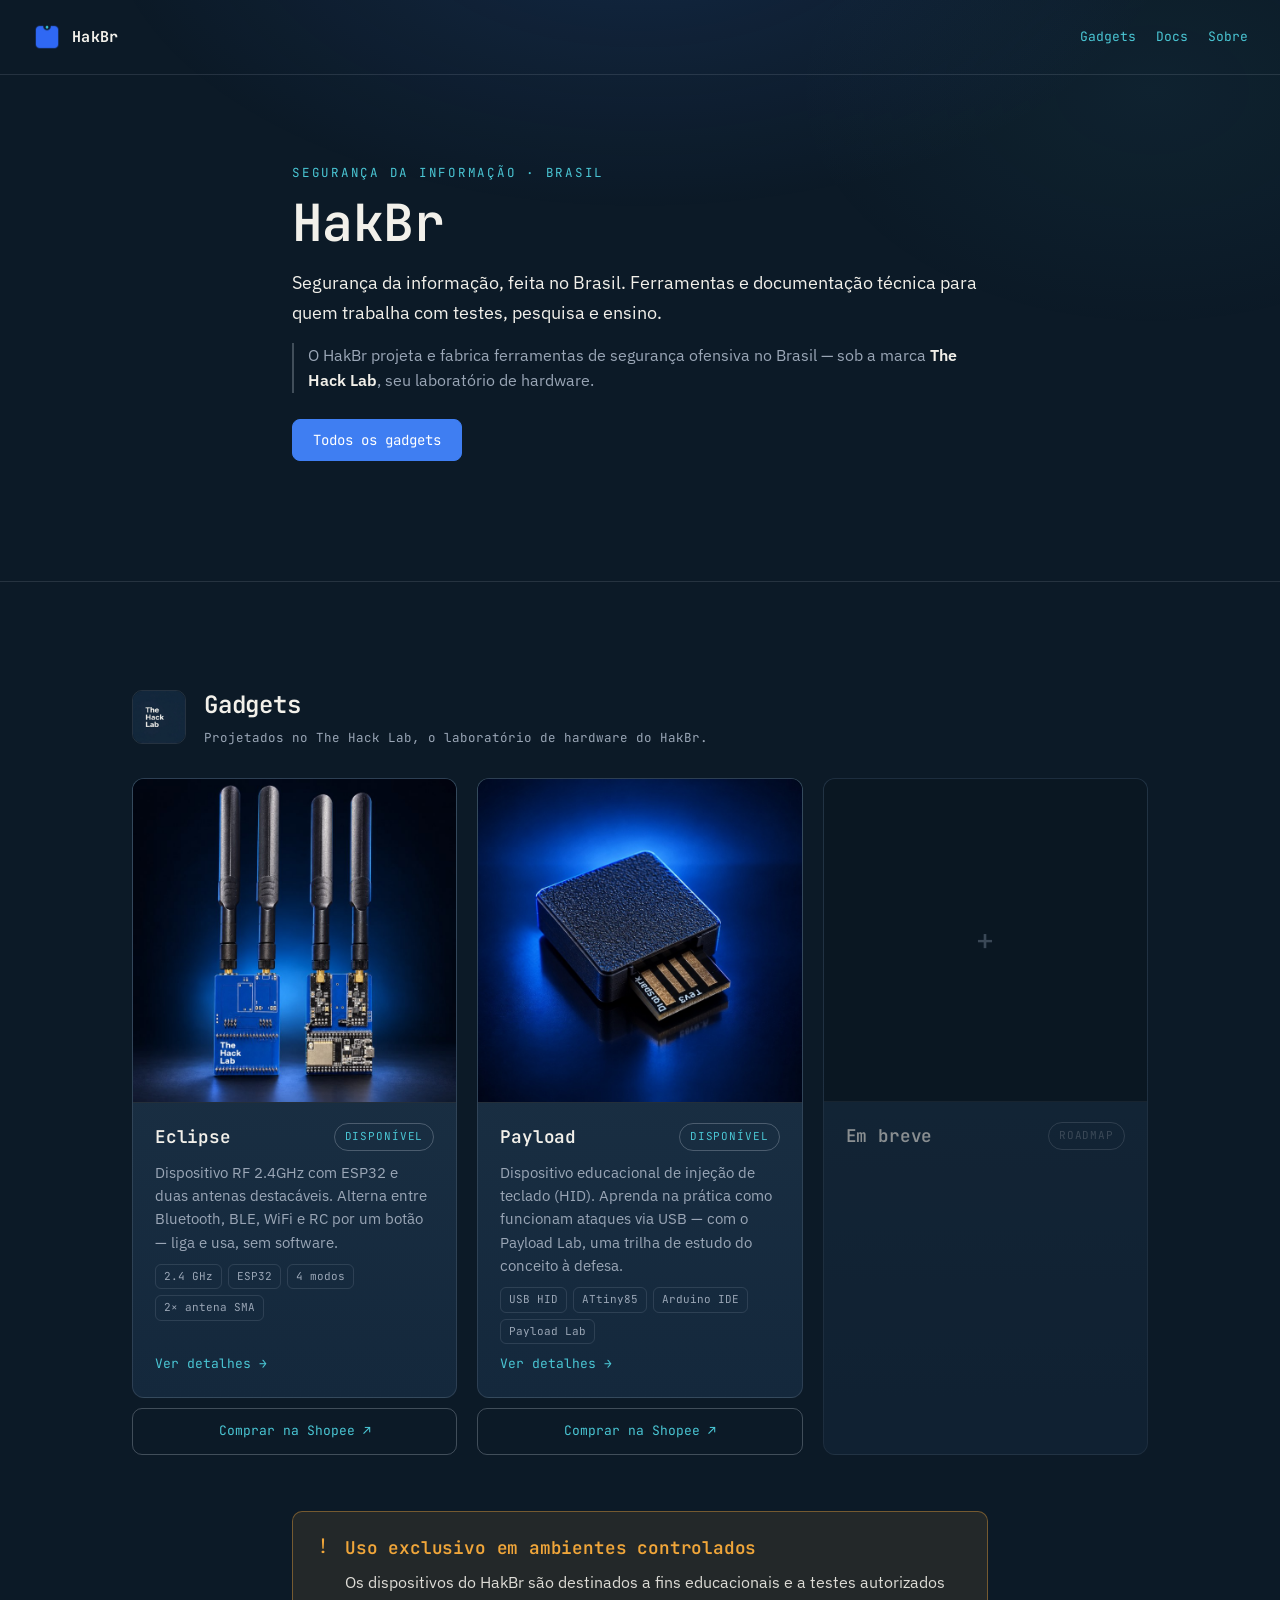
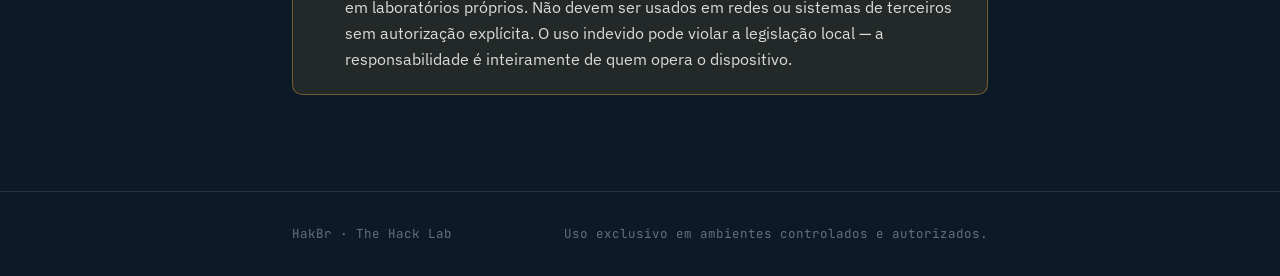
==== index.html @ 9b46ae4c "Adiciona a logo do HakBr no topo da home e da página Sobre Novo asset assets/hakbr-logo.png (marca g" ====
<!DOCTYPE html>
<html lang="pt-BR">
<head>
<meta charset="UTF-8">
<meta name="viewport" content="width=device-width, initial-scale=1.0">
<title>HakBr</title>
<meta name="description" content="HakBr — segurança da informação, feita no Brasil. Ferramentas e documentação técnica para quem trabalha com testes, pesquisa e ensino.">
<meta property="og:type" content="website">
<meta property="og:site_name" content="HakBr">
<meta property="og:title" content="HakBr — segurança da informação, do Brasil">
<meta property="og:description" content="Ferramentas e documentação técnica para quem trabalha com testes, pesquisa e ensino.">
<meta property="og:url" content="https://hakbr.com.br/">
<meta property="og:image" content="https://hakbr.com.br/assets/og.jpg">
<meta property="og:image:width" content="1200">
<meta property="og:image:height" content="630">
<meta name="twitter:card" content="summary_large_image">
<link rel="icon" href="favicon.ico" sizes="any">
<link rel="icon" href="assets/favicon.svg" type="image/svg+xml">
<link rel="apple-touch-icon" href="apple-touch-icon.png">
<link rel="preconnect" href="https://fonts.googleapis.com">
<link href="https://fonts.googleapis.com/css2?family=IBM+Plex+Sans:wght@400;500;600&family=JetBrains+Mono:wght@400;500;600;700&display=swap" rel="stylesheet">
<link rel="stylesheet" href="style.css">
</head>
<body>

<header class="topbar">
  <a class="wordmark" href="/"><img src="assets/hakbr-logo.png" alt="" width="512" height="512">HakBr</a>
  <nav class="topbar-links">
    <a href="#produtos">Gadgets</a>
    <a href="thehacklab/docs/">Docs</a>
    <a href="sobre/">Sobre</a>
  </nav>
</header>

<main>
  <section class="section" style="padding-top: 88px; padding-bottom: 72px;">
    <div class="wrap" style="max-width:760px;">
      <p class="eyebrow">Segurança da informação · Brasil</p>
      <h1>HakBr</h1>
      <p class="lede">Segurança da informação, feita no Brasil. Ferramentas e documentação técnica para quem trabalha com testes, pesquisa e ensino.</p>
      <p class="hero-relation">O HakBr projeta e fabrica ferramentas de segurança ofensiva no Brasil — sob a marca <strong>The Hack Lab</strong>, seu laboratório de hardware.</p>
      <div class="hero-cta">
        <a class="btn" href="#produtos">Todos os gadgets</a>
      </div>
    </div>
  </section>

  <hr class="rule">

  <section class="section" id="produtos">
    <div class="wrap-wide">
      <div class="section-head">
        <img class="line-logo" src="assets/thehacklab-logo.jpg" alt="The Hack Lab" width="600" height="600">
        <div>
          <h2 style="margin:0 0 4px;">Gadgets</h2>
          <p class="section-byline">Projetados no The Hack Lab, o laboratório de hardware do HakBr.</p>
        </div>
      </div>

      <div class="product-grid">
        <div class="product-cell">
          <a class="product-card" href="thehacklab/docs/eclipse/">
            <div class="product-card-media">
              <img src="assets/eclipse-card.jpg" alt="Eclipse — placa azul com duas antenas RF" width="760" height="760" loading="lazy">
            </div>
            <div class="product-card-body">
              <div class="product-card-top">
                <h3>Eclipse</h3>
                <span class="badge">Disponível</span>
              </div>
              <p>Dispositivo RF 2.4GHz com ESP32 e duas antenas destacáveis. Alterna entre Bluetooth, BLE, WiFi e RC por um botão — liga e usa, sem software.</p>
              <ul class="spec-chips">
                <li>2.4 GHz</li>
                <li>ESP32</li>
                <li>4 modos</li>
                <li>2× antena SMA</li>
              </ul>
              <span class="product-card-cta">Ver detalhes →</span>
            </div>
          </a>
          <a class="buy-link" href="https://shopee.com.br/product/374200618/58253549850/" target="_blank" rel="noopener">Comprar na Shopee ↗</a>
        </div>

        <div class="product-cell">
          <a class="product-card" href="thehacklab/docs/payload/">
            <div class="product-card-media">
              <img src="assets/payload-card.jpg" alt="Payload — case preto impresso em 3D com a placa Digispark / ATtiny85 e o conector USB exposto" width="760" height="760" loading="lazy">
            </div>
            <div class="product-card-body">
              <div class="product-card-top">
                <h3>Payload</h3>
                <span class="badge">Disponível</span>
              </div>
              <p>Dispositivo educacional de injeção de teclado (HID). Aprenda na prática como funcionam ataques via USB — com o Payload Lab, uma trilha de estudo do conceito à defesa.</p>
              <ul class="spec-chips">
                <li>USB HID</li>
                <li>ATtiny85</li>
                <li>Arduino IDE</li>
                <li>Payload Lab</li>
              </ul>
              <span class="product-card-cta">Ver detalhes →</span>
            </div>
          </a>
          <a class="buy-link" href="https://shopee.com.br/product/374200618/22493699728/" target="_blank" rel="noopener">Comprar na Shopee ↗</a>
        </div>

        <div class="product-cell">
          <div class="product-card is-soon" aria-hidden="true">
            <div class="product-card-media product-card-media--empty">+</div>
            <div class="product-card-body">
              <div class="product-card-top">
                <h3>Em breve</h3>
                <span class="badge badge--muted">Roadmap</span>
              </div>
            </div>
          </div>
        </div>
      </div>
    </div>
  </section>

  <section class="section" style="padding-top:0;">
    <div class="wrap">
      <div class="notice">
        <span class="glyph">!</span>
        <div>
          <h3>Uso exclusivo em ambientes controlados</h3>
          <p>Os dispositivos do HakBr são destinados a fins educacionais e a testes autorizados em laboratórios próprios. Não devem ser usados em redes ou sistemas de terceiros sem autorização explícita. O uso indevido pode violar a legislação local — a responsabilidade é inteiramente de quem opera o dispositivo.</p>
        </div>
      </div>
    </div>
  </section>
</main>

<footer>
  <div class="wrap">
    <p>HakBr · The Hack Lab</p>
    <p>Uso exclusivo em ambientes controlados e autorizados.</p>
  </div>
</footer>

</body>
</html>
---- style.css ----
/* ==========================================================================
   HakBr — Design tokens
   Paleta derivada da fotografia de produto já usada (PCB azul, fundo navy
   com rim-light) + estética de sinal de RF, já que o produto testa
   interferência WiFi/Bluetooth 2.4GHz.
   ========================================================================== */

:root {
  /* Cor — ancorada na logo do The Hack Lab (navy #14283c + creme #f2f0ea) */
  --bg-void: #0c1a27;
  --bg-panel: #14283c;
  --bg-panel-raised: #1e3448;
  --line: rgba(220, 228, 240, 0.12);
  --line-strong: rgba(220, 228, 240, 0.26);

  --signal-blue: #3f7ef2;
  --signal-blue-dim: #23509f;
  --signal-cyan: #4ac6d4;

  --text-primary: #f2f0ea;
  --text-muted: #9aa6b6;
  --text-faint: #61707f;

  --warn-bg: rgba(240, 166, 58, 0.1);
  --warn-border: rgba(240, 166, 58, 0.4);
  --warn-text: #f0a63a;

  /* Tipografia */
  --font-mono: "JetBrains Mono", ui-monospace, "SF Mono", Menlo, monospace;
  --font-body: "IBM Plex Sans", -apple-system, BlinkMacSystemFont, sans-serif;

  /* Layout */
  --content-width: 760px;
  --wide-width: 1080px;
}

* { box-sizing: border-box; }

html {
  scroll-behavior: smooth;
}

@media (prefers-reduced-motion: reduce) {
  html { scroll-behavior: auto; }
  * { animation-duration: 0.01ms !important; transition-duration: 0.01ms !important; }
}

body {
  margin: 0;
  background: var(--bg-void);
  color: var(--text-primary);
  font-family: var(--font-body);
  font-size: 16px;
  line-height: 1.6;
  -webkit-font-smoothing: antialiased;
}

/* Fundo com radial glow sutil, ecoando o rim-light das fotos do produto */
body::before {
  content: "";
  position: fixed;
  inset: 0;
  background:
    radial-gradient(ellipse 900px 500px at 50% -10%, rgba(63, 126, 242, 0.14), transparent 60%),
    radial-gradient(ellipse 600px 400px at 90% 10%, rgba(74, 198, 212, 0.05), transparent 60%);
  pointer-events: none;
  z-index: 0;
}

a { color: var(--signal-cyan); text-decoration: none; }
a:hover { text-decoration: underline; }
a:focus-visible, button:focus-visible {
  outline: 2px solid var(--signal-cyan);
  outline-offset: 3px;
}

img { max-width: 100%; display: block; }

/* ---------- Topo / marca ---------- */

.topbar {
  position: relative;
  z-index: 1;
  display: flex;
  align-items: center;
  justify-content: space-between;
  gap: 16px;
  padding: 22px 32px;
  border-bottom: 1px solid var(--line);
}

.brand-crumb {
  font-family: var(--font-mono);
  font-size: 13px;
  letter-spacing: 0.06em;
  color: var(--text-muted);
  display: flex;
  align-items: center;
  gap: 8px;
  flex-wrap: wrap;
}

.brand-crumb .sep { color: var(--text-faint); }
.brand-crumb .current { color: var(--text-primary); }
.brand-crumb a { color: var(--text-muted); }
.brand-crumb a:hover { color: var(--signal-cyan); }

.topbar-links {
  font-family: var(--font-mono);
  font-size: 13px;
  display: flex;
  gap: 20px;
}

/* Logo do The Hack Lab no topo das páginas de docs */
.topbar-brand {
  display: flex;
  align-items: center;
  gap: 14px;
  min-width: 0;
}

.topbar-logo {
  width: 34px;
  height: 34px;
  border-radius: 8px;
  flex-shrink: 0;
}

/* ---------- Sinal de RF — elemento de assinatura ---------- */

.signal-mark {
  --r: 46px;
  width: 96px;
  height: 96px;
  position: relative;
  flex-shrink: 0;
}

.signal-mark svg { width: 100%; height: 100%; }

.signal-mark .arc {
  fill: none;
  stroke: var(--signal-blue);
  stroke-width: 2;
  opacity: 0;
  animation: pulse-arc 3.2s ease-in-out infinite;
  transform-origin: center;
}

.signal-mark .arc:nth-child(1) { animation-delay: 0s; stroke: var(--signal-cyan); }
.signal-mark .arc:nth-child(2) { animation-delay: 0.35s; }
.signal-mark .arc:nth-child(3) { animation-delay: 0.7s; }

.signal-mark .core {
  fill: var(--signal-cyan);
}

@keyframes pulse-arc {
  0% { opacity: 0; }
  20% { opacity: 0.9; }
  60% { opacity: 0.15; }
  100% { opacity: 0; }
}

/* ---------- Teclado HID — assinatura da página do Payload ---------- */

.hid-mark {
  width: 96px;
  height: 96px;
  position: relative;
  flex-shrink: 0;
}

.hid-mark svg { width: 100%; height: 100%; }

.hid-mark .kb {
  fill: none;
  stroke: var(--signal-cyan);
  stroke-width: 2.5;
}

.hid-mark .key {
  fill: var(--signal-cyan);
  opacity: 0.32;
  animation: hid-keypress 2.8s ease-in-out infinite;
}

/* Ondas de "digitação automática" varrendo as teclas */
.hid-mark .key:nth-of-type(2) { animation-delay: 0s; }
.hid-mark .key:nth-of-type(3) { animation-delay: 0.14s; }
.hid-mark .key:nth-of-type(4) { animation-delay: 0.28s; }
.hid-mark .key:nth-of-type(5) { animation-delay: 0.42s; }
.hid-mark .key:nth-of-type(6) { animation-delay: 0.56s; }
.hid-mark .key:nth-of-type(7) { animation-delay: 0.7s; }
.hid-mark .key:nth-of-type(8) { animation-delay: 0.84s; }
.hid-mark .key:nth-of-type(9) { animation-delay: 0.98s; }
.hid-mark .key--space { fill: var(--signal-blue); animation-delay: 1.16s; }

@keyframes hid-keypress {
  0%, 100% { opacity: 0.32; }
  6% { opacity: 1; }
  26% { opacity: 0.32; }
}

/* ---------- Wireframe/rule dividers ---------- */

.rule {
  border: none;
  border-top: 1px solid var(--line);
  margin: 48px 0;
}

.eyebrow {
  font-family: var(--font-mono);
  font-size: 12.5px;
  letter-spacing: 0.14em;
  text-transform: uppercase;
  color: var(--signal-cyan);
  margin: 0 0 12px;
}

/* ---------- Containers ---------- */

.wrap {
  position: relative;
  z-index: 1;
  max-width: var(--content-width);
  margin: 0 auto;
  padding: 0 32px;
}

.wrap-wide {
  position: relative;
  z-index: 1;
  max-width: var(--wide-width);
  margin: 0 auto;
  padding: 0 32px;
}

/* ---------- Tipografia de conteúdo ---------- */

h1, h2, h3 {
  font-family: var(--font-mono);
  font-weight: 600;
  letter-spacing: -0.01em;
  color: var(--text-primary);
}

h1 { font-size: clamp(2.1rem, 4vw, 3.2rem); line-height: 1.08; margin: 0 0 18px; }
h2 { font-size: 1.5rem; margin: 0 0 14px; }
h3 { font-size: 1.1rem; margin: 0 0 10px; }

p { color: var(--text-muted); margin: 0 0 16px; }
p.lede { color: var(--text-primary); font-size: 1.15rem; }
strong { color: var(--text-primary); font-weight: 600; }

code {
  font-family: var(--font-mono);
  font-size: 0.85em;
  background: var(--bg-panel-raised);
  border: 1px solid var(--line);
  border-radius: 4px;
  padding: 1px 5px;
  color: var(--text-primary);
  overflow-wrap: anywhere;
}

code.block {
  display: block;
  margin-top: 6px;
  padding: 8px 10px;
  line-height: 1.5;
}

pre {
  font-family: var(--font-mono);
  font-size: 12.5px;
  line-height: 1.65;
  background: var(--bg-void);
  border: 1px solid var(--line);
  border-radius: 8px;
  padding: 16px 18px;
  margin: 0;
  overflow-x: auto;
  color: var(--text-primary);
}

pre code {
  font-size: inherit;
  background: none;
  border: 0;
  border-radius: 0;
  padding: 0;
  color: inherit;
  overflow-wrap: normal;
  white-space: pre;
}

pre .cm { color: var(--text-faint); }

.section { padding: 56px 0; }

/* ---------- Botões ---------- */

.hero-cta {
  display: flex;
  flex-wrap: wrap;
  gap: 12px;
  margin-top: 26px;
}

.btn {
  display: inline-block;
  font-family: var(--font-mono);
  font-size: 14px;
  line-height: 1;
  padding: 13px 20px;
  border-radius: 8px;
  background: var(--signal-blue);
  color: #fff;
  border: 1px solid var(--signal-blue);
  text-decoration: none;
  transition: filter 0.15s ease, border-color 0.15s ease;
}

.btn:hover { filter: brightness(1.12); text-decoration: none; }

.btn--ghost {
  background: transparent;
  color: var(--text-primary);
  border-color: var(--line-strong);
}

.btn--ghost:hover { filter: none; border-color: var(--signal-cyan); }

/* ---------- Wordmark HakBr (topo da home) ---------- */

.wordmark {
  display: inline-flex;
  align-items: center;
  gap: 10px;
  font-family: var(--font-mono);
  font-weight: 700;
  font-size: 15px;
  letter-spacing: 0.02em;
  color: var(--text-primary);
}

.wordmark img {
  width: 30px;
  height: 30px;
  flex-shrink: 0;
}

.wordmark:hover { color: var(--signal-cyan); text-decoration: none; }

/* ---------- Linha de relação de marca (hero da home) ---------- */

.hero-relation {
  margin-top: 14px;
  padding-left: 14px;
  border-left: 2px solid var(--line-strong);
  font-size: 0.98rem;
  color: var(--text-muted);
}

/* ---------- Byline em cabeçalho de seção ---------- */

.section-byline {
  margin: 0;
  font-family: var(--font-mono);
  font-size: 12.5px;
  line-height: 1.5;
  color: var(--text-muted);
}

/* ---------- Painel / card ---------- */

.panel {
  background: linear-gradient(180deg, var(--bg-panel-raised), var(--bg-panel));
  border: 1px solid var(--line);
  border-radius: 10px;
  padding: 28px 30px;
}

/* Painel usado como link (hub da documentação) */
a.panel {
  display: block;
  transition: border-color 0.15s ease, transform 0.15s ease;
}

a.panel:hover {
  border-color: var(--line-strong);
  transform: translateY(-2px);
  text-decoration: none;
}

/* ---------- Catálogo de produtos (home) ---------- */

.section-head {
  display: flex;
  align-items: center;
  gap: 18px;
  margin-bottom: 30px;
}

.line-logo {
  width: 54px;
  height: 54px;
  border-radius: 10px;
  border: 1px solid var(--line);
  flex-shrink: 0;
}

.product-grid {
  display: grid;
  grid-template-columns: repeat(auto-fill, minmax(300px, 1fr));
  gap: 20px;
}

.product-cell {
  display: flex;
  flex-direction: column;
  gap: 10px;
}

.product-cell .product-card { flex: 1; }

.buy-link {
  display: block;
  font-family: var(--font-mono);
  font-size: 13px;
  text-align: center;
  color: var(--signal-cyan);
  border: 1px solid var(--line-strong);
  border-radius: 10px;
  padding: 12px 14px;
  text-decoration: none;
  transition: border-color 0.15s ease, background 0.15s ease;
}

.buy-link:hover {
  border-color: var(--signal-cyan);
  background: rgba(74, 198, 212, 0.08);
  text-decoration: none;
}

.product-card {
  display: flex;
  flex-direction: column;
  background: linear-gradient(180deg, var(--bg-panel-raised), var(--bg-panel));
  border: 1px solid var(--line);
  border-radius: 12px;
  overflow: hidden;
  text-decoration: none;
  transition: border-color 0.15s ease, transform 0.15s ease;
}

a.product-card:hover {
  border-color: var(--line-strong);
  transform: translateY(-2px);
  text-decoration: none;
}

.product-card-media {
  aspect-ratio: 1 / 1;
  background: #0a1620;
  border-bottom: 1px solid var(--line);
}

.product-card-media img {
  width: 100%;
  height: 100%;
  object-fit: cover;
  display: block;
}

.product-card-media--empty {
  display: flex;
  align-items: center;
  justify-content: center;
  color: var(--text-faint);
  font-family: var(--font-mono);
  font-size: 30px;
}

.product-card-body {
  flex: 1;
  padding: 20px 22px 22px;
  display: flex;
  flex-direction: column;
  gap: 10px;
}

.product-card-top {
  display: flex;
  align-items: center;
  justify-content: space-between;
  gap: 12px;
}

.product-card-top h3 { margin: 0; }

.product-card-body p {
  margin: 0;
  font-size: 14.5px;
}

.spec-chips {
  list-style: none;
  padding: 0;
  margin: 0;
  display: flex;
  flex-wrap: wrap;
  gap: 6px;
}

.spec-chips li {
  font-family: var(--font-mono);
  font-size: 11px;
  color: var(--text-muted);
  border: 1px solid var(--line);
  border-radius: 6px;
  padding: 3px 8px;
}

.product-card-cta {
  margin-top: auto;
  font-family: var(--font-mono);
  font-size: 13px;
  color: var(--signal-cyan);
}

.badge {
  font-family: var(--font-mono);
  font-size: 11px;
  letter-spacing: 0.08em;
  text-transform: uppercase;
  color: var(--signal-cyan);
  border: 1px solid var(--line-strong);
  border-radius: 100px;
  padding: 4px 10px;
  white-space: nowrap;
}

.badge--muted { color: var(--text-faint); }

.product-card.is-soon { opacity: 0.55; }

/* Foto de produto no topo da página do Eclipse */
.hero-shot {
  margin: 0 auto;
  max-width: 620px;
  aspect-ratio: 4 / 3;
  border: 1px solid var(--line);
  border-radius: 12px;
  overflow: hidden;
  background: #0a1620;
}

.hero-shot img {
  width: 100%;
  height: 100%;
  object-fit: cover;
  object-position: center 62%;
  display: block;
}

/* ---------- Linha de destaques (página de produto) ---------- */

.feature-row {
  list-style: none;
  padding: 0;
  margin: 0;
  display: grid;
  grid-template-columns: repeat(auto-fit, minmax(210px, 1fr));
  gap: 26px 30px;
}

.feat-ic {
  width: 26px;
  height: 26px;
  fill: none;
  stroke: var(--signal-cyan);
  stroke-width: 1.6;
  stroke-linecap: round;
  stroke-linejoin: round;
  margin-bottom: 12px;
}

.feature-row h3 {
  font-size: 1rem;
  margin: 0 0 5px;
}

.feature-row p {
  font-size: 14px;
  margin: 0;
}

/* ---------- Aviso de uso ético ---------- */

.notice {
  border: 1px solid var(--warn-border);
  background: var(--warn-bg);
  border-radius: 10px;
  padding: 22px 24px;
  display: flex;
  gap: 16px;
  align-items: flex-start;
}

.notice .glyph {
  font-family: var(--font-mono);
  color: var(--warn-text);
  font-size: 20px;
  line-height: 1;
  margin-top: 2px;
}

.notice h3 { color: var(--warn-text); margin-bottom: 8px; }
.notice p { color: var(--text-primary); opacity: 0.9; margin-bottom: 0; }

/* ---------- Tabela de specs ---------- */

table.specs {
  width: 100%;
  border-collapse: collapse;
  font-size: 14.5px;
}

table.specs tr { border-bottom: 1px solid var(--line); }
table.specs tr:last-child { border-bottom: none; }

table.specs th, table.specs td {
  text-align: left;
  padding: 13px 4px;
  vertical-align: top;
}

table.specs th {
  font-family: var(--font-mono);
  font-weight: 500;
  color: var(--text-muted);
  width: 38%;
}

table.specs td { color: var(--text-primary); }

/* ---------- Passos numerados ---------- */

.steps { counter-reset: step; list-style: none; padding: 0; margin: 0; }

.steps > li {
  counter-increment: step;
  position: relative;
  padding: 0 0 28px 48px;
  border-left: 1px solid var(--line);
  margin-left: 15px;
}

.steps > li:last-child { border-left-color: transparent; padding-bottom: 0; }

.steps > li::before {
  content: counter(step, decimal-leading-zero);
  position: absolute;
  left: -15px;
  top: 0;
  width: 30px;
  height: 30px;
  border-radius: 50%;
  background: var(--bg-panel-raised);
  border: 1px solid var(--line-strong);
  color: var(--signal-cyan);
  font-family: var(--font-mono);
  font-size: 12px;
  display: flex;
  align-items: center;
  justify-content: center;
}

.steps h3 { margin-bottom: 6px; }
.steps h4 { font-size: 0.95rem; margin: 0; color: var(--text-primary); }
.steps p { margin-bottom: 0; }

/* Ritmo vertical entre blocos dentro de um módulo */
.steps > li > * + p,
.steps > li > * + ul,
.steps > li > * + ol,
.steps > li > * + pre,
.steps > li > * + h4,
.steps > li > * + details,
.steps > li > * + .block { margin-top: 12px; }
.steps > li > h3 + p { margin-top: 0; }
.steps > li > h4 + pre { margin-top: 8px; }

/* Listas aninhadas dentro de um módulo */
.steps > li ul,
.steps > li ol {
  margin: 12px 0 0;
  padding-left: 26px;
}
.steps > li ul { list-style-type: disc; }
.steps > li ol { list-style-type: decimal; }
.steps > li li {
  display: list-item;
  margin: 0 0 6px;
  padding-left: 4px;
}
.steps > li li:last-child { margin-bottom: 0; }
.steps > li li::marker { color: var(--signal-cyan); }

/* ---------- Solução colapsável (desafios do Payload Lab) ---------- */

.solution {
  border: 1px solid var(--line);
  border-radius: 8px;
  padding: 12px 16px;
  margin-top: 12px;
  background: var(--bg-void);
}

.solution + .solution { margin-top: 8px; }

.solution summary {
  font-family: var(--font-mono);
  font-size: 13px;
  color: var(--signal-cyan);
  cursor: pointer;
}

.solution p { margin: 12px 0 0; font-size: 14px; }
.solution pre,
.solution ul,
.solution ol { margin-top: 10px; }
.steps > li > details + h4 { margin-top: 22px; }

/* ---------- FAQ ---------- */

.faq-item { border-bottom: 1px solid var(--line); padding: 20px 0; }
.faq-item:last-child { border-bottom: none; }
.faq-item h3 { color: var(--signal-cyan); font-size: 1rem; margin-bottom: 8px; }
.faq-item p { margin-bottom: 0; }

/* ---------- Chip de navegação rápida ---------- */

.toc {
  display: flex;
  flex-wrap: wrap;
  gap: 10px;
}

.toc a {
  font-family: var(--font-mono);
  font-size: 12.5px;
  color: var(--text-muted);
  border: 1px solid var(--line);
  border-radius: 100px;
  padding: 7px 14px;
  text-decoration: none;
}

.toc a:hover {
  color: var(--signal-cyan);
  border-color: var(--line-strong);
}

/* ---------- Rodapé ---------- */

footer {
  position: relative;
  z-index: 1;
  border-top: 1px solid var(--line);
  padding: 32px;
  margin-top: 40px;
}

footer .wrap, footer .wrap-wide {
  display: flex;
  justify-content: space-between;
  align-items: center;
  flex-wrap: wrap;
  gap: 12px;
}

footer p {
  font-family: var(--font-mono);
  font-size: 12.5px;
  color: var(--text-faint);
  margin: 0;
}

.foot-brand {
  display: flex;
  align-items: center;
  gap: 12px;
}

.foot-logo {
  width: 36px;
  height: 36px;
  border-radius: 8px;
  border: 1px solid var(--line);
}

/* ---------- Responsivo ---------- */

@media (max-width: 640px) {
  .topbar { padding: 18px 20px; }
  .wrap, .wrap-wide { padding: 0 20px; }
  .section { padding: 40px 0; }
  table.specs th { width: 44%; }
  .section-head { gap: 14px; margin-bottom: 24px; }
  .line-logo { width: 44px; height: 44px; }
}
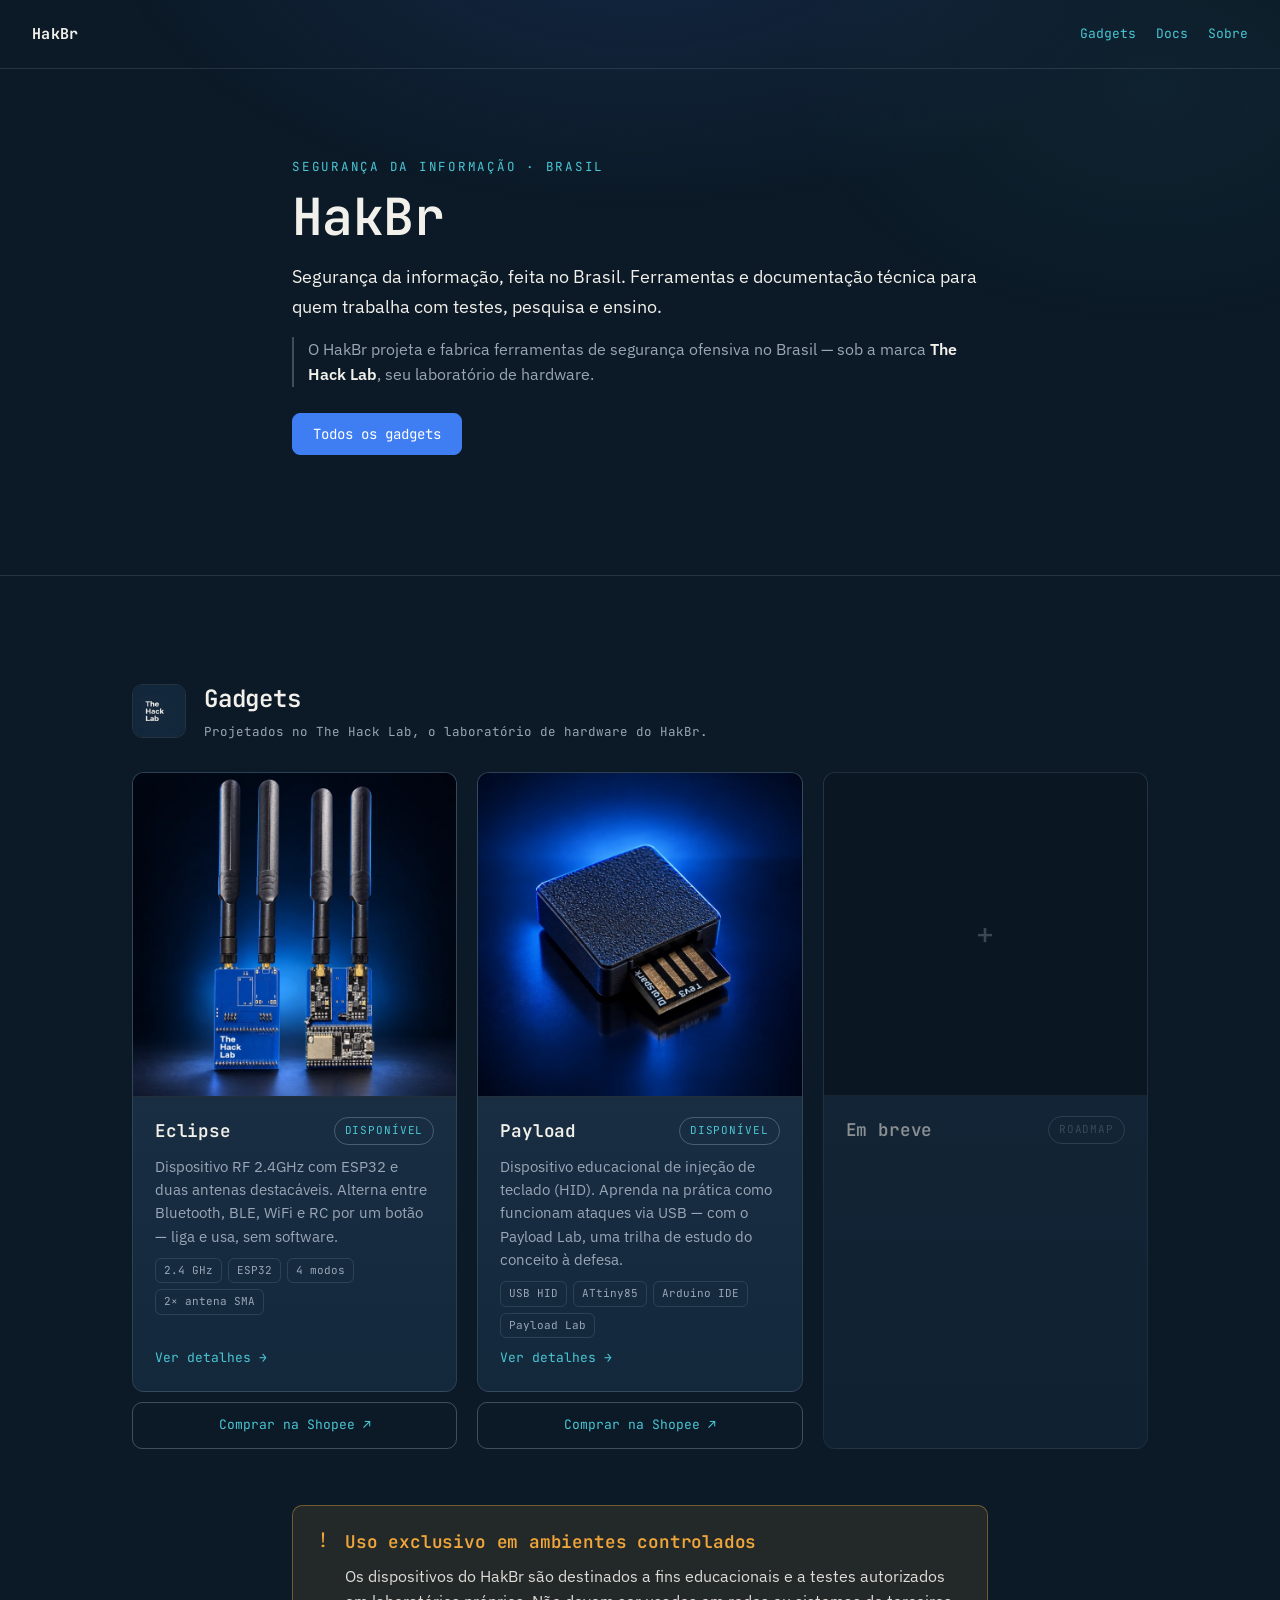
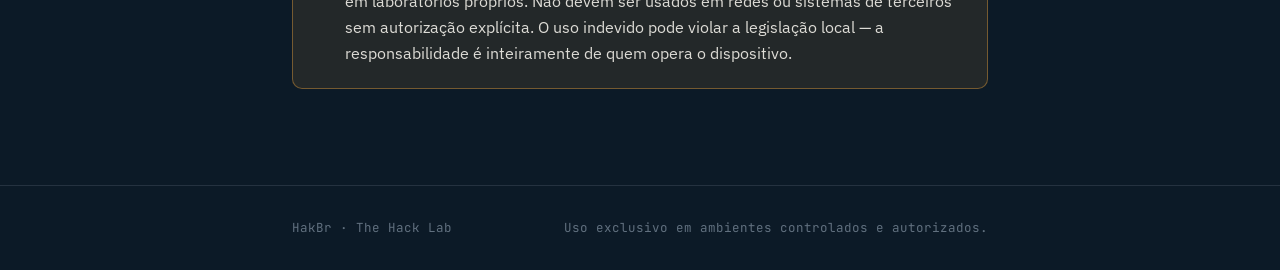
==== commit be08b5c4: "Revert "Adiciona a logo do HakBr no topo da home e da página Sobre" This reverts commit 9b46ae4c8e41" ====
--- a/index.html
+++ b/index.html
@@ -24,7 +24,7 @@
 <body>
 
 <header class="topbar">
-  <a class="wordmark" href="/"><img src="assets/hakbr-logo.png" alt="" width="512" height="512">HakBr</a>
+  <a class="wordmark" href="/">HakBr</a>
   <nav class="topbar-links">
     <a href="#produtos">Gadgets</a>
     <a href="thehacklab/docs/">Docs</a>
--- a/style.css
+++ b/style.css
@@ -337,20 +337,11 @@
 /* ---------- Wordmark HakBr (topo da home) ---------- */
 
 .wordmark {
-  display: inline-flex;
-  align-items: center;
-  gap: 10px;
   font-family: var(--font-mono);
   font-weight: 700;
   font-size: 15px;
   letter-spacing: 0.02em;
   color: var(--text-primary);
-}
-
-.wordmark img {
-  width: 30px;
-  height: 30px;
-  flex-shrink: 0;
 }
 
 .wordmark:hover { color: var(--signal-cyan); text-decoration: none; }
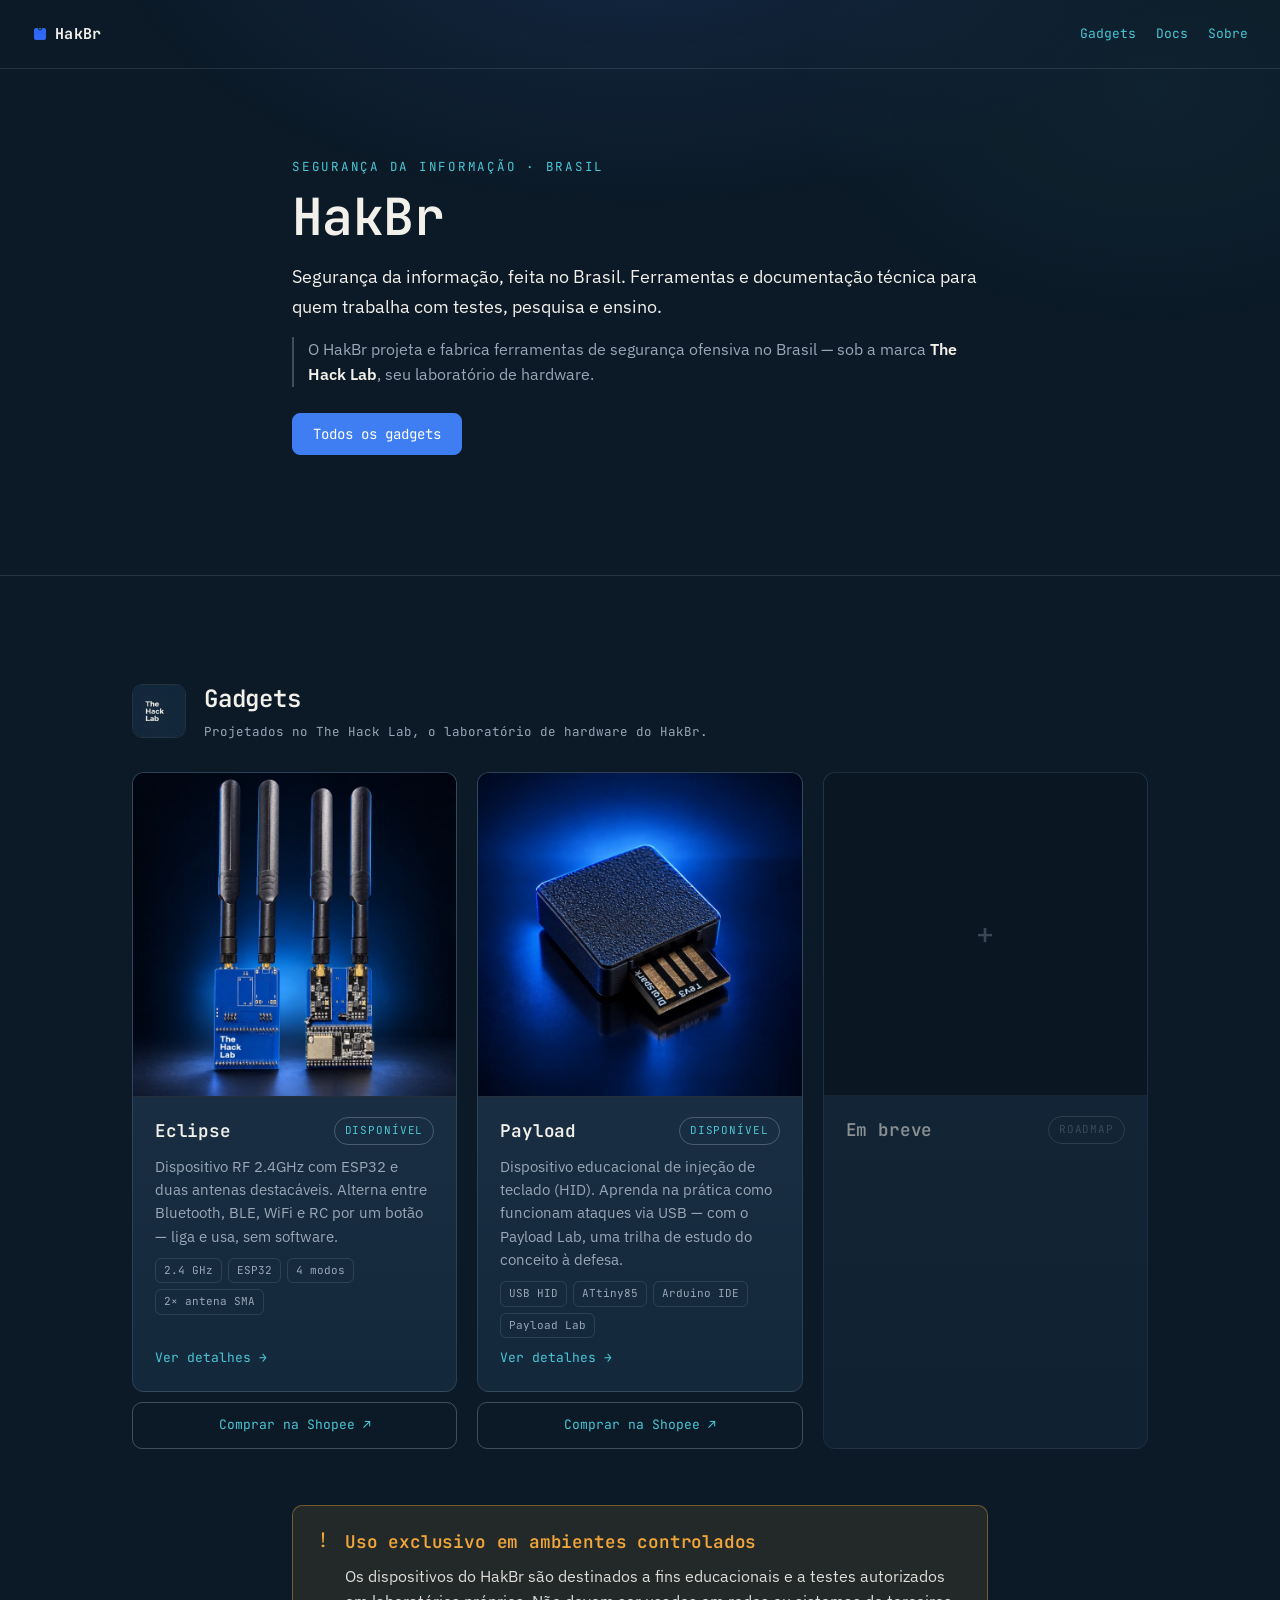
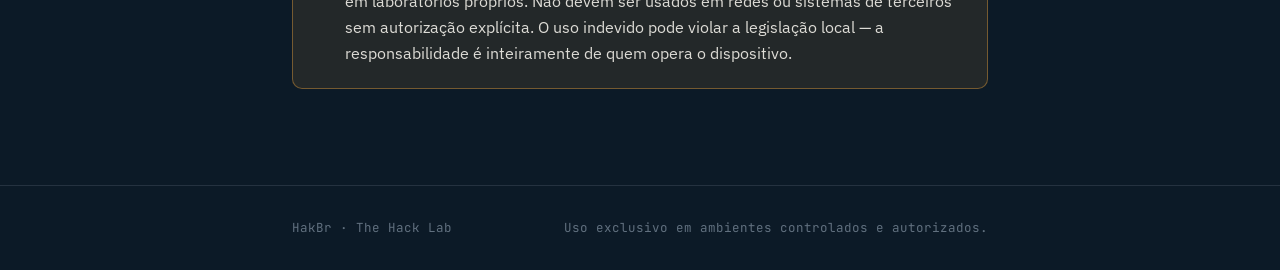
==== commit 45cb99e3: "Coloca o símbolo do HakBr, pequeno (16px), ao lado do wordmark na home Só na home, dentro do .wordma" ====
--- a/index.html
+++ b/index.html
@@ -24,7 +24,7 @@
 <body>
 
 <header class="topbar">
-  <a class="wordmark" href="/">HakBr</a>
+  <a class="wordmark" href="/"><img src="assets/hakbr-logo.png" alt="" width="512" height="512">HakBr</a>
   <nav class="topbar-links">
     <a href="#produtos">Gadgets</a>
     <a href="thehacklab/docs/">Docs</a>
--- a/style.css
+++ b/style.css
@@ -337,11 +337,20 @@
 /* ---------- Wordmark HakBr (topo da home) ---------- */
 
 .wordmark {
+  display: inline-flex;
+  align-items: center;
+  gap: 7px;
   font-family: var(--font-mono);
   font-weight: 700;
   font-size: 15px;
   letter-spacing: 0.02em;
   color: var(--text-primary);
+}
+
+.wordmark img {
+  width: 16px;
+  height: 16px;
+  flex-shrink: 0;
 }
 
 .wordmark:hover { color: var(--signal-cyan); text-decoration: none; }
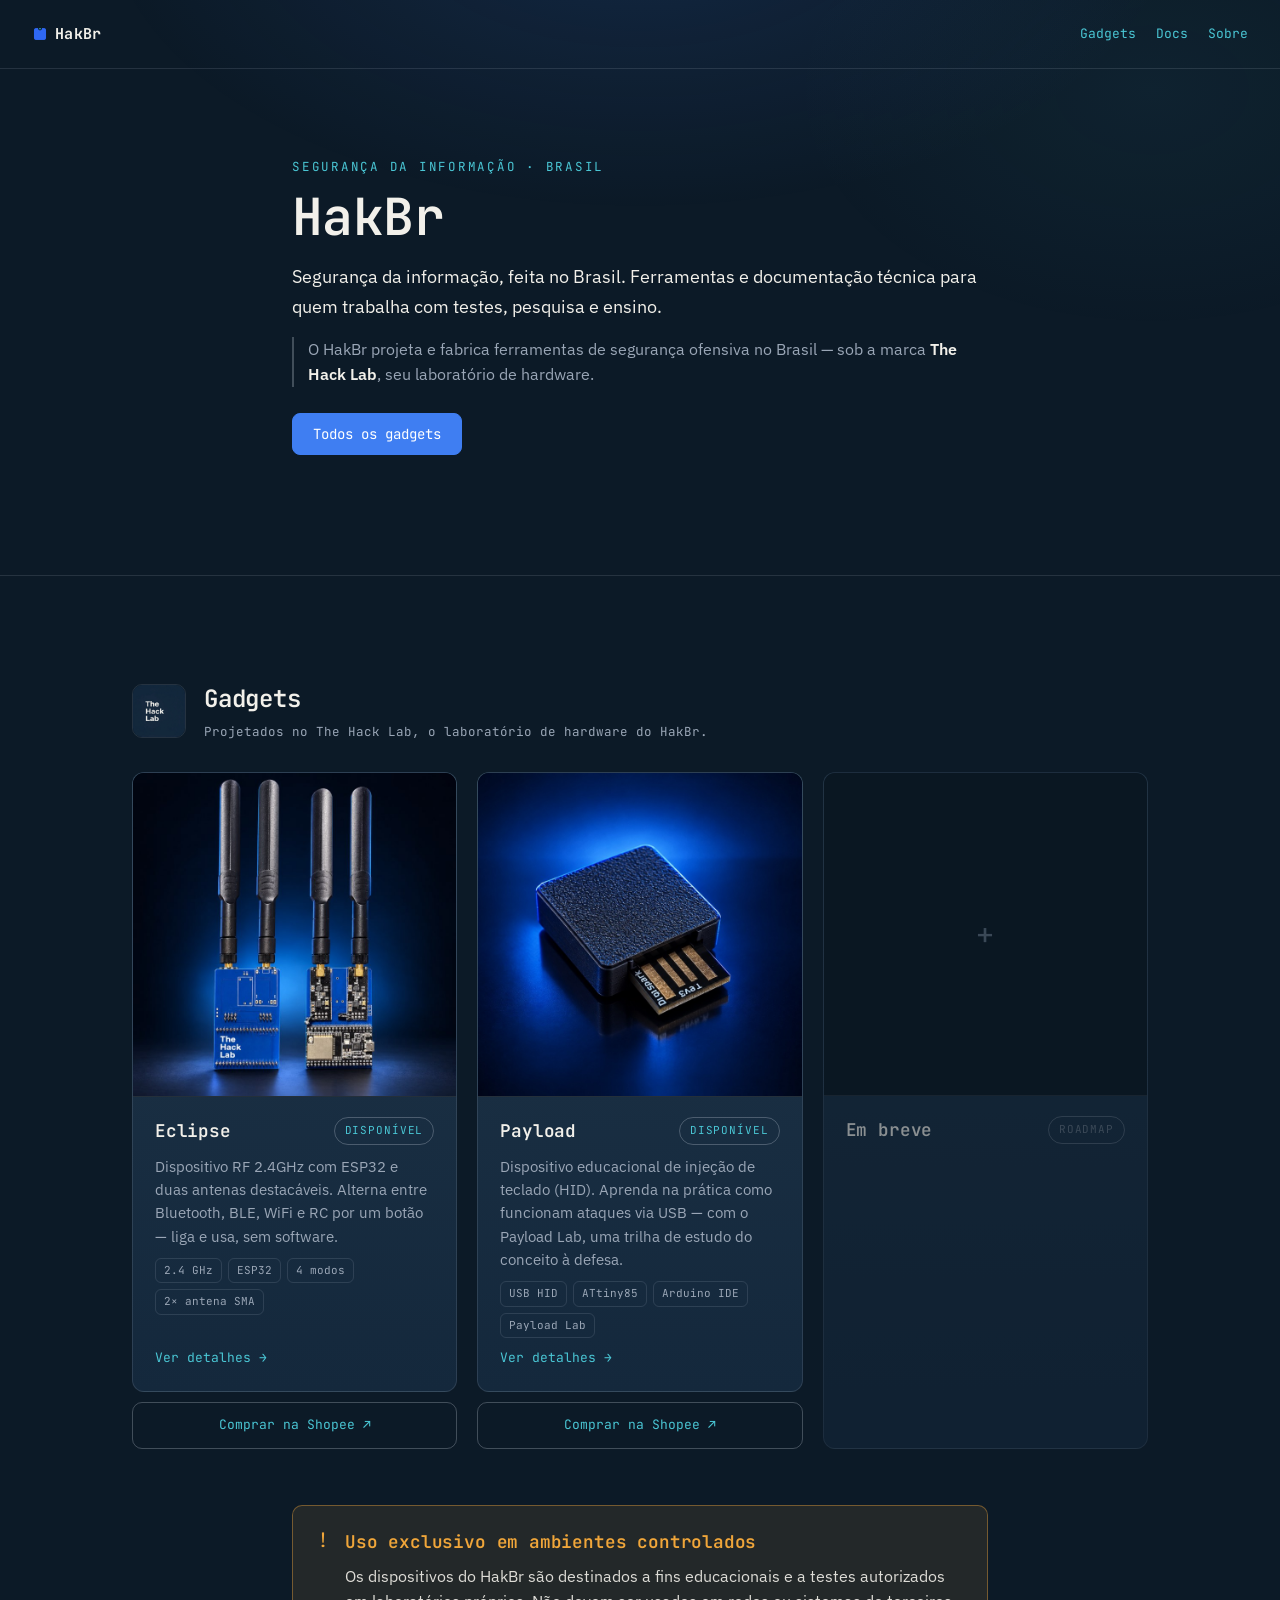
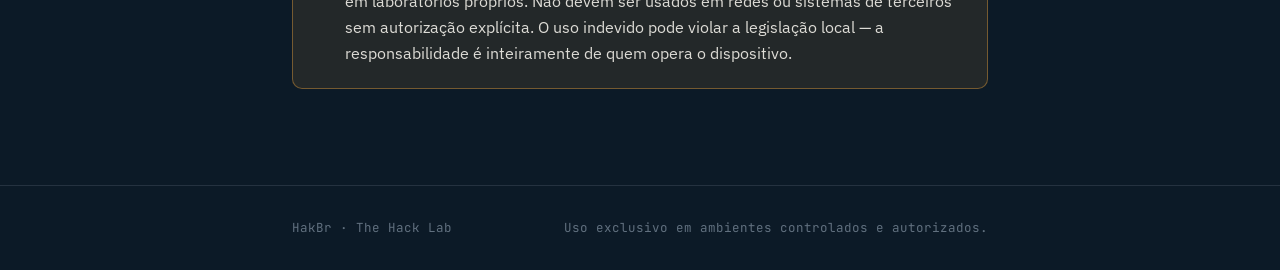
==== commit d43375c9: "Fixa 16px no símbolo via atributos + inline style (à prova de cache de CSS) O /sobre/ aparecia gigan" ====
--- a/index.html
+++ b/index.html
@@ -24,7 +24,7 @@
 <body>
 
 <header class="topbar">
-  <a class="wordmark" href="/"><img src="assets/hakbr-logo.png" alt="" width="512" height="512">HakBr</a>
+  <a class="wordmark" href="/"><img src="assets/hakbr-logo.png" alt="" width="16" height="16" style="width:16px;height:16px">HakBr</a>
   <nav class="topbar-links">
     <a href="#produtos">Gadgets</a>
     <a href="thehacklab/docs/">Docs</a>
--- a/style.css
+++ b/style.css
@@ -98,6 +98,14 @@
   align-items: center;
   gap: 8px;
   flex-wrap: wrap;
+}
+
+.brand-crumb a img {
+  display: inline-block;
+  width: 16px;
+  height: 16px;
+  vertical-align: -3px;
+  margin-right: 6px;
 }
 
 .brand-crumb .sep { color: var(--text-faint); }
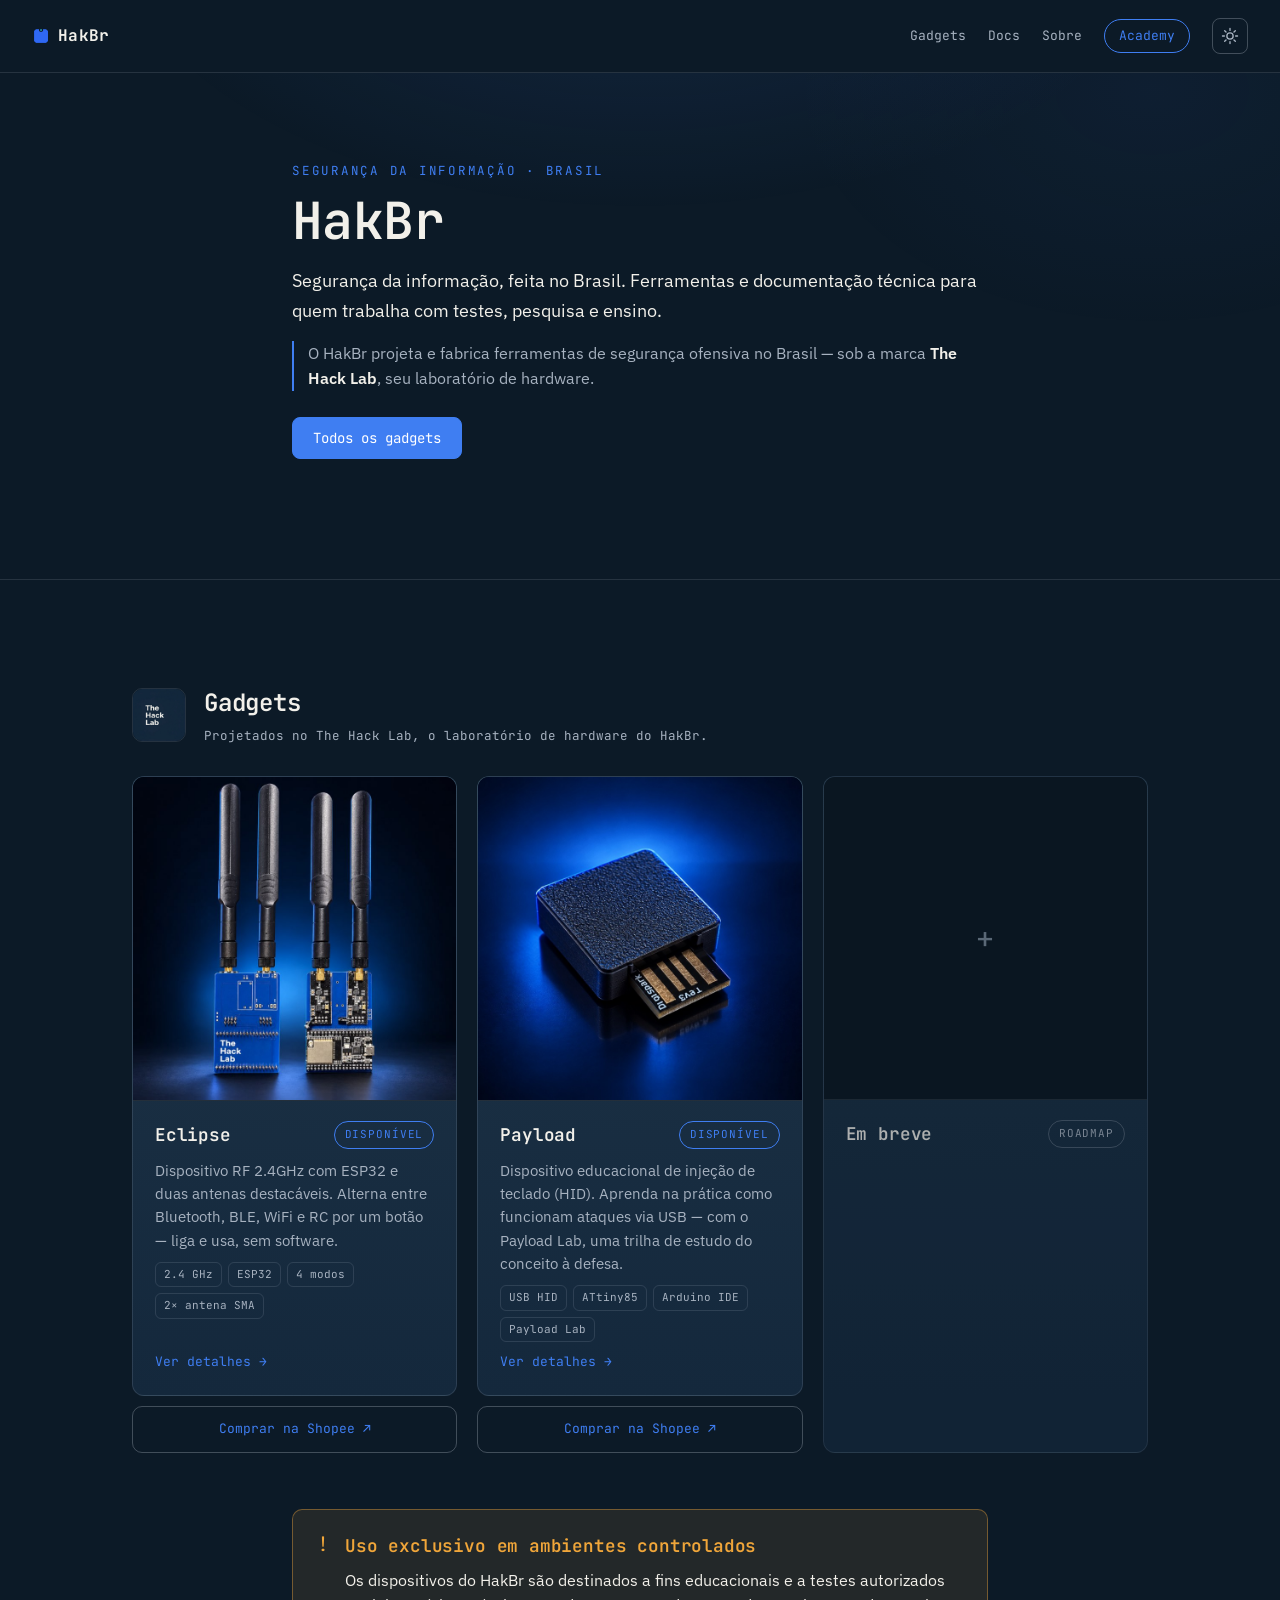
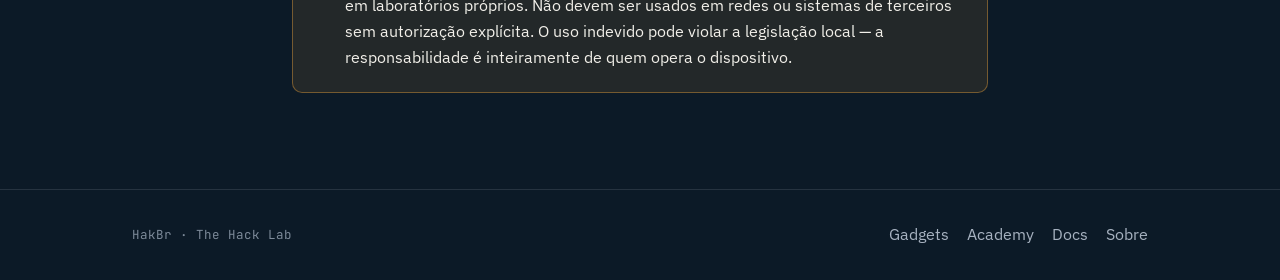
==== commit 8140ad3b: "Facelift do site + página HakBr Academy Design system: - Tokens dark/light em style.css; escuro é o " ====
--- a/index.html
+++ b/index.html
@@ -3,6 +3,7 @@
 <head>
 <meta charset="UTF-8">
 <meta name="viewport" content="width=device-width, initial-scale=1.0">
+<script>try{if(localStorage.getItem('hakbr-theme')==='light')document.documentElement.setAttribute('data-theme','light');}catch(e){}</script>
 <title>HakBr</title>
 <meta name="description" content="HakBr — segurança da informação, feita no Brasil. Ferramentas e documentação técnica para quem trabalha com testes, pesquisa e ensino.">
 <meta property="og:type" content="website">
@@ -24,11 +25,16 @@
 <body>
 
 <header class="topbar">
-  <a class="wordmark" href="/"><img src="assets/hakbr-logo.png" alt="" width="16" height="16" style="width:16px;height:16px">HakBr</a>
+  <a class="wordmark" href="/"><img src="assets/hakbr-logo.png" alt="" width="18" height="18" style="width:18px;height:18px">HakBr</a>
   <nav class="topbar-links">
     <a href="#produtos">Gadgets</a>
     <a href="thehacklab/docs/">Docs</a>
     <a href="sobre/">Sobre</a>
+    <a class="nav-academy" href="academy/">Academy</a>
+    <button class="theme-toggle" type="button" aria-label="Alternar tema">
+      <svg class="icon-sun" viewBox="0 0 24 24" fill="none" stroke="currentColor" stroke-width="1.8" stroke-linecap="round" aria-hidden="true"><circle cx="12" cy="12" r="4.2"/><path d="M12 2v2.5M12 19.5V22M4.9 4.9l1.8 1.8M17.3 17.3l1.8 1.8M2 12h2.5M19.5 12H22M4.9 19.1l1.8-1.8M17.3 6.7l1.8-1.8"/></svg>
+      <svg class="icon-moon" viewBox="0 0 24 24" fill="none" stroke="currentColor" stroke-width="1.8" stroke-linecap="round" stroke-linejoin="round" aria-hidden="true"><path d="M20 14.5A8 8 0 0 1 9.5 4a7 7 0 1 0 10.5 10.5z"/></svg>
+    </button>
   </nav>
 </header>
 
@@ -133,11 +139,17 @@
 </main>
 
 <footer>
-  <div class="wrap">
+  <div class="wrap-wide">
     <p>HakBr · The Hack Lab</p>
-    <p>Uso exclusivo em ambientes controlados e autorizados.</p>
+    <nav class="foot-links" aria-label="Rodapé">
+      <a href="#produtos">Gadgets</a>
+      <a href="academy/">Academy</a>
+      <a href="thehacklab/docs/">Docs</a>
+      <a href="sobre/">Sobre</a>
+    </nav>
   </div>
 </footer>
 
+<script src="app.js" defer></script>
 </body>
 </html>
--- a/style.css
+++ b/style.css
@@ -1,30 +1,41 @@
 /* ==========================================================================
    HakBr — Design tokens
-   Paleta derivada da fotografia de produto já usada (PCB azul, fundo navy
-   com rim-light) + estética de sinal de RF, já que o produto testa
-   interferência WiFi/Bluetooth 2.4GHz.
+   Tema escuro (padrão) + tema claro via [data-theme="light"] no <html>.
+   Uma única cor de destaque: o azul HakBr. Paleta ancorada na logo
+   (navy #14283c + creme #f2f0ea).
    ========================================================================== */
 
 :root {
-  /* Cor — ancorada na logo do The Hack Lab (navy #14283c + creme #f2f0ea) */
+  /* --- Tema ESCURO (padrão) --- */
   --bg-void: #0c1a27;
   --bg-panel: #14283c;
   --bg-panel-raised: #1e3448;
+  --bg-inset: #0a1620;
   --line: rgba(220, 228, 240, 0.12);
   --line-strong: rgba(220, 228, 240, 0.26);
 
-  --signal-blue: #3f7ef2;
-  --signal-blue-dim: #23509f;
-  --signal-cyan: #4ac6d4;
+  /* Cor de destaque — única (azul HakBr) */
+  --accent: #3f7ef2;
+  --accent-hover: #5f96f6;
+  --accent-quiet: rgba(63, 126, 242, 0.14);
+  --on-accent: #ffffff;
+
+  /* Detalhe pontual do Eclipse (produto RF) — não é cor de UI */
+  --eclipse-cyan: #4ac6d4;
 
   --text-primary: #f2f0ea;
-  --text-muted: #9aa6b6;
-  --text-faint: #61707f;
+  --text-muted: #a7b2c0;
+  --text-faint: #7d8a99;
 
   --warn-bg: rgba(240, 166, 58, 0.1);
   --warn-border: rgba(240, 166, 58, 0.4);
   --warn-text: #f0a63a;
 
+  --glow-1: rgba(63, 126, 242, 0.14);
+  --glow-2: rgba(63, 126, 242, 0.05);
+
+  --shadow-card: none;
+
   /* Tipografia */
   --font-mono: "JetBrains Mono", ui-monospace, "SF Mono", Menlo, monospace;
   --font-body: "IBM Plex Sans", -apple-system, BlinkMacSystemFont, sans-serif;
@@ -32,13 +43,45 @@
   /* Layout */
   --content-width: 760px;
   --wide-width: 1080px;
+
+  color-scheme: dark;
+}
+
+/* --- Tema CLARO --- */
+:root[data-theme="light"] {
+  --bg-void: #f7f6f2;
+  --bg-panel: #ffffff;
+  --bg-panel-raised: #ffffff;
+  --bg-inset: #f0eee7;
+  --line: rgba(20, 40, 60, 0.12);
+  --line-strong: rgba(20, 40, 60, 0.26);
+
+  --accent: #1f4fd0;
+  --accent-hover: #163fb0;
+  --accent-quiet: rgba(31, 79, 208, 0.09);
+  --on-accent: #ffffff;
+
+  --eclipse-cyan: #0f8393;
+
+  --text-primary: #14283c;
+  --text-muted: #4a5766;
+  --text-faint: #5c6875;
+
+  --warn-bg: rgba(180, 83, 9, 0.08);
+  --warn-border: rgba(180, 83, 9, 0.38);
+  --warn-text: #9a4708;
+
+  --glow-1: rgba(63, 126, 242, 0.07);
+  --glow-2: rgba(63, 126, 242, 0.03);
+
+  --shadow-card: 0 1px 2px rgba(20, 40, 60, 0.06), 0 6px 20px rgba(20, 40, 60, 0.05);
+
+  color-scheme: light;
 }
 
 * { box-sizing: border-box; }
 
-html {
-  scroll-behavior: smooth;
-}
+html { scroll-behavior: smooth; }
 
 @media (prefers-reduced-motion: reduce) {
   html { scroll-behavior: auto; }
@@ -53,6 +96,7 @@
   font-size: 16px;
   line-height: 1.6;
   -webkit-font-smoothing: antialiased;
+  transition: background 0.2s ease, color 0.2s ease;
 }
 
 /* Fundo com radial glow sutil, ecoando o rim-light das fotos do produto */
@@ -61,17 +105,18 @@
   position: fixed;
   inset: 0;
   background:
-    radial-gradient(ellipse 900px 500px at 50% -10%, rgba(63, 126, 242, 0.14), transparent 60%),
-    radial-gradient(ellipse 600px 400px at 90% 10%, rgba(74, 198, 212, 0.05), transparent 60%);
+    radial-gradient(ellipse 900px 500px at 50% -10%, var(--glow-1), transparent 60%),
+    radial-gradient(ellipse 600px 400px at 90% 10%, var(--glow-2), transparent 60%);
   pointer-events: none;
   z-index: 0;
 }
 
-a { color: var(--signal-cyan); text-decoration: none; }
-a:hover { text-decoration: underline; }
+a { color: var(--accent); text-decoration: none; }
+a:hover { color: var(--accent-hover); text-decoration: underline; }
 a:focus-visible, button:focus-visible {
-  outline: 2px solid var(--signal-cyan);
+  outline: 2px solid var(--accent);
   outline-offset: 3px;
+  border-radius: 4px;
 }
 
 img { max-width: 100%; display: block; }
@@ -80,62 +125,128 @@
 
 .topbar {
   position: relative;
-  z-index: 1;
+  z-index: 2;
   display: flex;
   align-items: center;
   justify-content: space-between;
   gap: 16px;
-  padding: 22px 32px;
+  padding: 18px 32px;
   border-bottom: 1px solid var(--line);
+  background: var(--bg-void);
+}
+
+/* Wordmark HakBr — usado no header de TODAS as páginas */
+.wordmark {
+  display: inline-flex;
+  align-items: center;
+  gap: 8px;
+  font-family: var(--font-mono);
+  font-weight: 700;
+  font-size: 16px;
+  letter-spacing: 0.02em;
+  color: var(--text-primary);
+}
+
+.wordmark img {
+  width: 18px;
+  height: 18px;
+  flex-shrink: 0;
+}
+
+.wordmark:hover { color: var(--accent); text-decoration: none; }
+
+.topbar-links {
+  font-family: var(--font-mono);
+  font-size: 13px;
+  display: flex;
+  align-items: center;
+  gap: 22px;
+}
+
+.topbar-links a {
+  color: var(--text-muted);
+  text-decoration: none;
+}
+
+.topbar-links a:hover { color: var(--accent); text-decoration: none; }
+
+/* Link "Academy" em destaque (pill accent) */
+.topbar-links a.nav-academy {
+  color: var(--accent);
+  border: 1px solid var(--accent);
+  border-radius: 100px;
+  padding: 6px 14px;
+  transition: background 0.15s ease, color 0.15s ease;
+}
+
+.topbar-links a.nav-academy:hover {
+  background: var(--accent);
+  color: var(--on-accent);
+}
+
+/* Botão de alternância de tema */
+.theme-toggle {
+  display: inline-flex;
+  align-items: center;
+  justify-content: center;
+  width: 36px;
+  height: 36px;
+  padding: 0;
+  border: 1px solid var(--line-strong);
+  border-radius: 8px;
+  background: transparent;
+  color: var(--text-muted);
+  cursor: pointer;
+  transition: border-color 0.15s ease, color 0.15s ease;
+}
+
+.theme-toggle:hover { border-color: var(--accent); color: var(--accent); }
+.theme-toggle svg { width: 18px; height: 18px; display: block; }
+
+/* Sol visível no escuro (clique → claro); lua visível no claro (clique → escuro) */
+.theme-toggle .icon-moon { display: none; }
+.theme-toggle .icon-sun { display: block; }
+:root[data-theme="light"] .theme-toggle .icon-sun { display: none; }
+:root[data-theme="light"] .theme-toggle .icon-moon { display: block; }
+
+/* ---------- Barra de breadcrumb (páginas internas) ---------- */
+
+.crumbbar {
+  position: relative;
+  z-index: 1;
+  display: flex;
+  align-items: center;
+  gap: 12px;
+  padding: 12px 32px;
+  border-bottom: 1px solid var(--line);
+  background: var(--bg-panel);
+}
+
+.crumb-logo {
+  width: 26px;
+  height: 26px;
+  border-radius: 6px;
+  border: 1px solid var(--line);
+  flex-shrink: 0;
 }
 
 .brand-crumb {
   font-family: var(--font-mono);
-  font-size: 13px;
+  font-size: 12.5px;
   letter-spacing: 0.06em;
   color: var(--text-muted);
   display: flex;
   align-items: center;
   gap: 8px;
   flex-wrap: wrap;
-}
-
-.brand-crumb a img {
-  display: inline-block;
-  width: 16px;
-  height: 16px;
-  vertical-align: -3px;
-  margin-right: 6px;
 }
 
 .brand-crumb .sep { color: var(--text-faint); }
 .brand-crumb .current { color: var(--text-primary); }
 .brand-crumb a { color: var(--text-muted); }
-.brand-crumb a:hover { color: var(--signal-cyan); }
-
-.topbar-links {
-  font-family: var(--font-mono);
-  font-size: 13px;
-  display: flex;
-  gap: 20px;
-}
-
-/* Logo do The Hack Lab no topo das páginas de docs */
-.topbar-brand {
-  display: flex;
-  align-items: center;
-  gap: 14px;
-  min-width: 0;
-}
-
-.topbar-logo {
-  width: 34px;
-  height: 34px;
-  border-radius: 8px;
-  flex-shrink: 0;
-}
-
-/* ---------- Sinal de RF — elemento de assinatura ---------- */
+.brand-crumb a:hover { color: var(--accent); }
+
+/* ---------- Sinal de RF — assinatura do Eclipse ---------- */
 
 .signal-mark {
   --r: 46px;
@@ -149,20 +260,18 @@
 
 .signal-mark .arc {
   fill: none;
-  stroke: var(--signal-blue);
+  stroke: var(--accent);
   stroke-width: 2;
   opacity: 0;
   animation: pulse-arc 3.2s ease-in-out infinite;
   transform-origin: center;
 }
 
-.signal-mark .arc:nth-child(1) { animation-delay: 0s; stroke: var(--signal-cyan); }
+.signal-mark .arc:nth-child(1) { animation-delay: 0s; stroke: var(--eclipse-cyan); }
 .signal-mark .arc:nth-child(2) { animation-delay: 0.35s; }
 .signal-mark .arc:nth-child(3) { animation-delay: 0.7s; }
 
-.signal-mark .core {
-  fill: var(--signal-cyan);
-}
+.signal-mark .core { fill: var(--eclipse-cyan); }
 
 @keyframes pulse-arc {
   0% { opacity: 0; }
@@ -171,7 +280,7 @@
   100% { opacity: 0; }
 }
 
-/* ---------- Teclado HID — assinatura da página do Payload ---------- */
+/* ---------- Teclado HID — assinatura do Payload ---------- */
 
 .hid-mark {
   width: 96px;
@@ -184,17 +293,16 @@
 
 .hid-mark .kb {
   fill: none;
-  stroke: var(--signal-cyan);
+  stroke: var(--accent);
   stroke-width: 2.5;
 }
 
 .hid-mark .key {
-  fill: var(--signal-cyan);
+  fill: var(--accent);
   opacity: 0.32;
   animation: hid-keypress 2.8s ease-in-out infinite;
 }
 
-/* Ondas de "digitação automática" varrendo as teclas */
 .hid-mark .key:nth-of-type(2) { animation-delay: 0s; }
 .hid-mark .key:nth-of-type(3) { animation-delay: 0.14s; }
 .hid-mark .key:nth-of-type(4) { animation-delay: 0.28s; }
@@ -203,7 +311,7 @@
 .hid-mark .key:nth-of-type(7) { animation-delay: 0.7s; }
 .hid-mark .key:nth-of-type(8) { animation-delay: 0.84s; }
 .hid-mark .key:nth-of-type(9) { animation-delay: 0.98s; }
-.hid-mark .key--space { fill: var(--signal-blue); animation-delay: 1.16s; }
+.hid-mark .key--space { animation-delay: 1.16s; }
 
 @keyframes hid-keypress {
   0%, 100% { opacity: 0.32; }
@@ -211,7 +319,7 @@
   26% { opacity: 0.32; }
 }
 
-/* ---------- Wireframe/rule dividers ---------- */
+/* ---------- Divisores ---------- */
 
 .rule {
   border: none;
@@ -224,7 +332,7 @@
   font-size: 12.5px;
   letter-spacing: 0.14em;
   text-transform: uppercase;
-  color: var(--signal-cyan);
+  color: var(--accent);
   margin: 0 0 12px;
 }
 
@@ -285,7 +393,7 @@
   font-family: var(--font-mono);
   font-size: 12.5px;
   line-height: 1.65;
-  background: var(--bg-void);
+  background: var(--bg-inset);
   border: 1px solid var(--line);
   border-radius: 8px;
   padding: 16px 18px;
@@ -325,14 +433,14 @@
   line-height: 1;
   padding: 13px 20px;
   border-radius: 8px;
-  background: var(--signal-blue);
-  color: #fff;
-  border: 1px solid var(--signal-blue);
+  background: var(--accent);
+  color: var(--on-accent);
+  border: 1px solid var(--accent);
   text-decoration: none;
-  transition: filter 0.15s ease, border-color 0.15s ease;
-}
-
-.btn:hover { filter: brightness(1.12); text-decoration: none; }
+  transition: background 0.15s ease, border-color 0.15s ease;
+}
+
+.btn:hover { background: var(--accent-hover); border-color: var(--accent-hover); color: var(--on-accent); text-decoration: none; }
 
 .btn--ghost {
   background: transparent;
@@ -340,35 +448,14 @@
   border-color: var(--line-strong);
 }
 
-.btn--ghost:hover { filter: none; border-color: var(--signal-cyan); }
-
-/* ---------- Wordmark HakBr (topo da home) ---------- */
-
-.wordmark {
-  display: inline-flex;
-  align-items: center;
-  gap: 7px;
-  font-family: var(--font-mono);
-  font-weight: 700;
-  font-size: 15px;
-  letter-spacing: 0.02em;
-  color: var(--text-primary);
-}
-
-.wordmark img {
-  width: 16px;
-  height: 16px;
-  flex-shrink: 0;
-}
-
-.wordmark:hover { color: var(--signal-cyan); text-decoration: none; }
+.btn--ghost:hover { background: var(--accent-quiet); border-color: var(--accent); color: var(--text-primary); }
 
 /* ---------- Linha de relação de marca (hero da home) ---------- */
 
 .hero-relation {
   margin-top: 14px;
   padding-left: 14px;
-  border-left: 2px solid var(--line-strong);
+  border-left: 2px solid var(--accent);
   font-size: 0.98rem;
   color: var(--text-muted);
 }
@@ -390,16 +477,16 @@
   border: 1px solid var(--line);
   border-radius: 10px;
   padding: 28px 30px;
-}
-
-/* Painel usado como link (hub da documentação) */
+  box-shadow: var(--shadow-card);
+}
+
 a.panel {
   display: block;
   transition: border-color 0.15s ease, transform 0.15s ease;
 }
 
 a.panel:hover {
-  border-color: var(--line-strong);
+  border-color: var(--accent);
   transform: translateY(-2px);
   text-decoration: none;
 }
@@ -423,7 +510,7 @@
 
 .product-grid {
   display: grid;
-  grid-template-columns: repeat(auto-fill, minmax(300px, 1fr));
+  grid-template-columns: repeat(auto-fill, minmax(280px, 1fr));
   gap: 20px;
 }
 
@@ -440,7 +527,7 @@
   font-family: var(--font-mono);
   font-size: 13px;
   text-align: center;
-  color: var(--signal-cyan);
+  color: var(--accent);
   border: 1px solid var(--line-strong);
   border-radius: 10px;
   padding: 12px 14px;
@@ -449,8 +536,9 @@
 }
 
 .buy-link:hover {
-  border-color: var(--signal-cyan);
-  background: rgba(74, 198, 212, 0.08);
+  border-color: var(--accent);
+  background: var(--accent-quiet);
+  color: var(--accent);
   text-decoration: none;
 }
 
@@ -462,18 +550,19 @@
   border-radius: 12px;
   overflow: hidden;
   text-decoration: none;
+  box-shadow: var(--shadow-card);
   transition: border-color 0.15s ease, transform 0.15s ease;
 }
 
 a.product-card:hover {
-  border-color: var(--line-strong);
+  border-color: var(--accent);
   transform: translateY(-2px);
   text-decoration: none;
 }
 
 .product-card-media {
   aspect-ratio: 1 / 1;
-  background: #0a1620;
+  background: var(--bg-inset);
   border-bottom: 1px solid var(--line);
 }
 
@@ -537,7 +626,7 @@
   margin-top: auto;
   font-family: var(--font-mono);
   font-size: 13px;
-  color: var(--signal-cyan);
+  color: var(--accent);
 }
 
 .badge {
@@ -545,18 +634,18 @@
   font-size: 11px;
   letter-spacing: 0.08em;
   text-transform: uppercase;
-  color: var(--signal-cyan);
-  border: 1px solid var(--line-strong);
+  color: var(--accent);
+  border: 1px solid var(--accent);
   border-radius: 100px;
   padding: 4px 10px;
   white-space: nowrap;
 }
 
-.badge--muted { color: var(--text-faint); }
-
-.product-card.is-soon { opacity: 0.55; }
-
-/* Foto de produto no topo da página do Eclipse */
+.badge--muted { color: var(--text-muted); border-color: var(--line-strong); }
+
+.product-card.is-soon { opacity: 0.7; }
+
+/* Foto de produto no topo das páginas de produto */
 .hero-shot {
   margin: 0 auto;
   max-width: 620px;
@@ -564,7 +653,7 @@
   border: 1px solid var(--line);
   border-radius: 12px;
   overflow: hidden;
-  background: #0a1620;
+  background: var(--bg-inset);
 }
 
 .hero-shot img {
@@ -590,7 +679,7 @@
   width: 26px;
   height: 26px;
   fill: none;
-  stroke: var(--signal-cyan);
+  stroke: var(--accent);
   stroke-width: 1.6;
   stroke-linecap: round;
   stroke-linejoin: round;
@@ -628,7 +717,7 @@
 }
 
 .notice h3 { color: var(--warn-text); margin-bottom: 8px; }
-.notice p { color: var(--text-primary); opacity: 0.9; margin-bottom: 0; }
+.notice p { color: var(--text-primary); margin-bottom: 0; }
 
 /* ---------- Tabela de specs ---------- */
 
@@ -679,8 +768,8 @@
   height: 30px;
   border-radius: 50%;
   background: var(--bg-panel-raised);
-  border: 1px solid var(--line-strong);
-  color: var(--signal-cyan);
+  border: 1px solid var(--accent);
+  color: var(--accent);
   font-family: var(--font-mono);
   font-size: 12px;
   display: flex;
@@ -692,7 +781,6 @@
 .steps h4 { font-size: 0.95rem; margin: 0; color: var(--text-primary); }
 .steps p { margin-bottom: 0; }
 
-/* Ritmo vertical entre blocos dentro de um módulo */
 .steps > li > * + p,
 .steps > li > * + ul,
 .steps > li > * + ol,
@@ -703,7 +791,6 @@
 .steps > li > h3 + p { margin-top: 0; }
 .steps > li > h4 + pre { margin-top: 8px; }
 
-/* Listas aninhadas dentro de um módulo */
 .steps > li ul,
 .steps > li ol {
   margin: 12px 0 0;
@@ -717,7 +804,7 @@
   padding-left: 4px;
 }
 .steps > li li:last-child { margin-bottom: 0; }
-.steps > li li::marker { color: var(--signal-cyan); }
+.steps > li li::marker { color: var(--accent); }
 
 /* ---------- Solução colapsável (desafios do Payload Lab) ---------- */
 
@@ -726,7 +813,7 @@
   border-radius: 8px;
   padding: 12px 16px;
   margin-top: 12px;
-  background: var(--bg-void);
+  background: var(--bg-inset);
 }
 
 .solution + .solution { margin-top: 8px; }
@@ -734,7 +821,7 @@
 .solution summary {
   font-family: var(--font-mono);
   font-size: 13px;
-  color: var(--signal-cyan);
+  color: var(--accent);
   cursor: pointer;
 }
 
@@ -748,8 +835,99 @@
 
 .faq-item { border-bottom: 1px solid var(--line); padding: 20px 0; }
 .faq-item:last-child { border-bottom: none; }
-.faq-item h3 { color: var(--signal-cyan); font-size: 1rem; margin-bottom: 8px; }
+.faq-item h3 { color: var(--accent); font-size: 1rem; margin-bottom: 8px; }
 .faq-item p { margin-bottom: 0; }
+
+/* ---------- Academy: grid de certificações ---------- */
+
+.cert-grid {
+  display: grid;
+  grid-template-columns: repeat(auto-fill, minmax(210px, 1fr));
+  gap: 16px;
+  margin-top: 24px;
+}
+
+.cert-card {
+  background: linear-gradient(180deg, var(--bg-panel-raised), var(--bg-panel));
+  border: 1px solid var(--line);
+  border-radius: 10px;
+  padding: 18px 20px;
+  box-shadow: var(--shadow-card);
+  display: flex;
+  flex-direction: column;
+  gap: 10px;
+}
+
+.cert-card .cert-name {
+  font-family: var(--font-mono);
+  font-weight: 600;
+  font-size: 1rem;
+  color: var(--text-primary);
+  margin: 0;
+}
+
+.cert-card .cert-org {
+  font-size: 12.5px;
+  color: var(--text-muted);
+  margin: 0;
+}
+
+/* ---------- Academy: lista de espera ---------- */
+
+.waitlist-form {
+  margin-top: 26px;
+}
+
+.form-placeholder {
+  border: 1px dashed var(--line-strong);
+  background: var(--accent-quiet);
+  border-radius: 12px;
+  padding: 36px 28px;
+  text-align: center;
+}
+
+.form-placeholder .mono {
+  font-family: var(--font-mono);
+  font-size: 12px;
+  letter-spacing: 0.12em;
+  text-transform: uppercase;
+  color: var(--accent);
+  margin: 0 0 12px;
+}
+
+.form-placeholder p:not(.mono) {
+  max-width: 460px;
+  margin: 0 auto 18px;
+  font-size: 14.5px;
+}
+
+.consent {
+  margin-top: 18px;
+  font-size: 13px;
+  line-height: 1.6;
+  color: var(--text-muted);
+}
+
+.founder-note {
+  margin-top: 16px;
+  padding: 14px 18px;
+  border-left: 2px solid var(--accent);
+  background: var(--accent-quiet);
+  border-radius: 0 8px 8px 0;
+  font-size: 14px;
+  color: var(--text-primary);
+}
+
+/* ---------- Disclaimer (rodapé Academy) ---------- */
+
+.disclaimer {
+  font-size: 12.5px;
+  line-height: 1.6;
+  color: var(--text-faint);
+  border-top: 1px solid var(--line);
+  padding-top: 20px;
+  margin-top: 8px;
+}
 
 /* ---------- Chip de navegação rápida ---------- */
 
@@ -770,8 +948,9 @@
 }
 
 .toc a:hover {
-  color: var(--signal-cyan);
-  border-color: var(--line-strong);
+  color: var(--accent);
+  border-color: var(--accent);
+  text-decoration: none;
 }
 
 /* ---------- Rodapé ---------- */
@@ -782,6 +961,7 @@
   border-top: 1px solid var(--line);
   padding: 32px;
   margin-top: 40px;
+  background: var(--bg-void);
 }
 
 footer .wrap, footer .wrap-wide {
@@ -798,6 +978,9 @@
   color: var(--text-faint);
   margin: 0;
 }
+
+footer a { color: var(--text-muted); }
+footer a:hover { color: var(--accent); }
 
 .foot-brand {
   display: flex;
@@ -812,13 +995,27 @@
   border: 1px solid var(--line);
 }
 
+.foot-links {
+  display: flex;
+  flex-wrap: wrap;
+  gap: 18px;
+}
+
 /* ---------- Responsivo ---------- */
 
-@media (max-width: 640px) {
-  .topbar { padding: 18px 20px; }
+@media (max-width: 760px) {
+  .topbar { padding: 16px 20px; flex-wrap: wrap; gap: 12px 16px; }
+  .topbar-links { gap: 16px; font-size: 12.5px; }
+  .crumbbar { padding: 10px 20px; }
   .wrap, .wrap-wide { padding: 0 20px; }
   .section { padding: 40px 0; }
   table.specs th { width: 44%; }
   .section-head { gap: 14px; margin-bottom: 24px; }
   .line-logo { width: 44px; height: 44px; }
-}
+  .signal-mark, .hid-mark { width: 72px; height: 72px; }
+}
+
+@media (max-width: 420px) {
+  .topbar-links { gap: 12px; }
+  .topbar-links a.nav-academy { padding: 5px 11px; }
+}
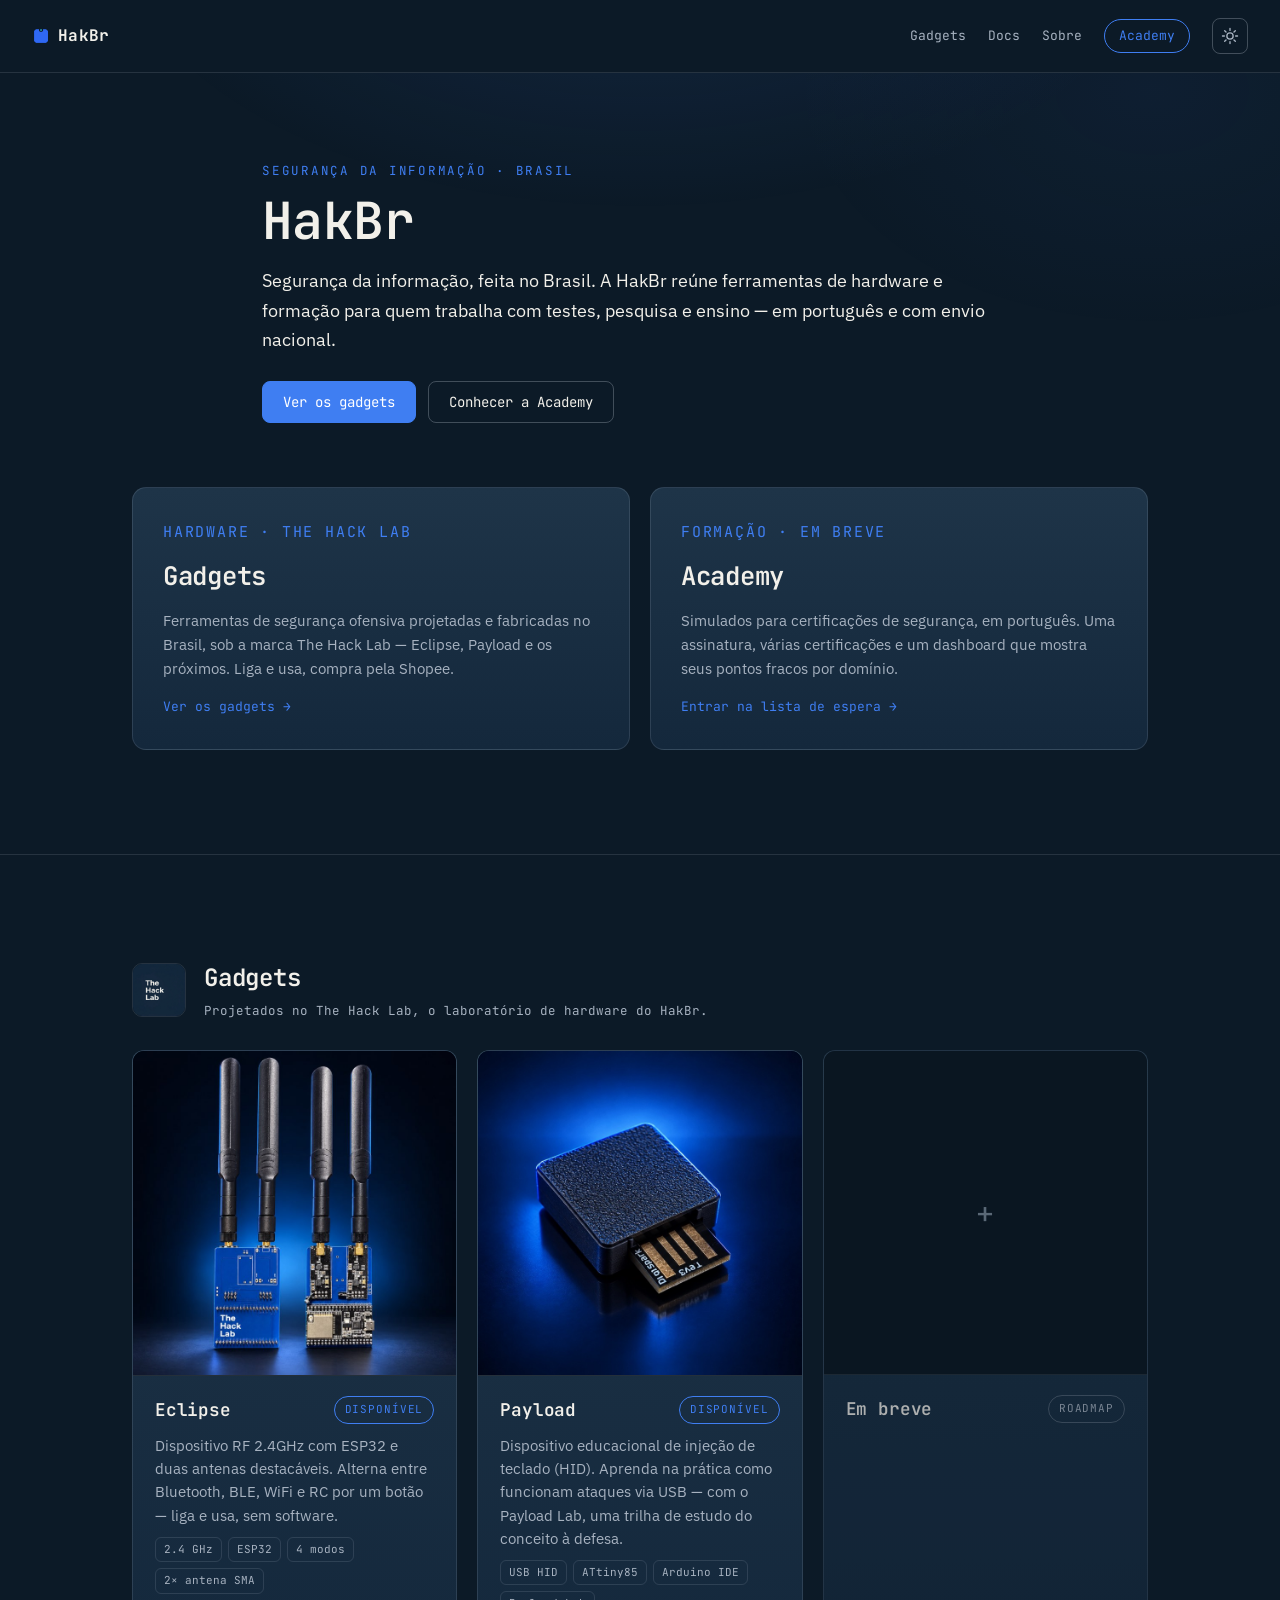
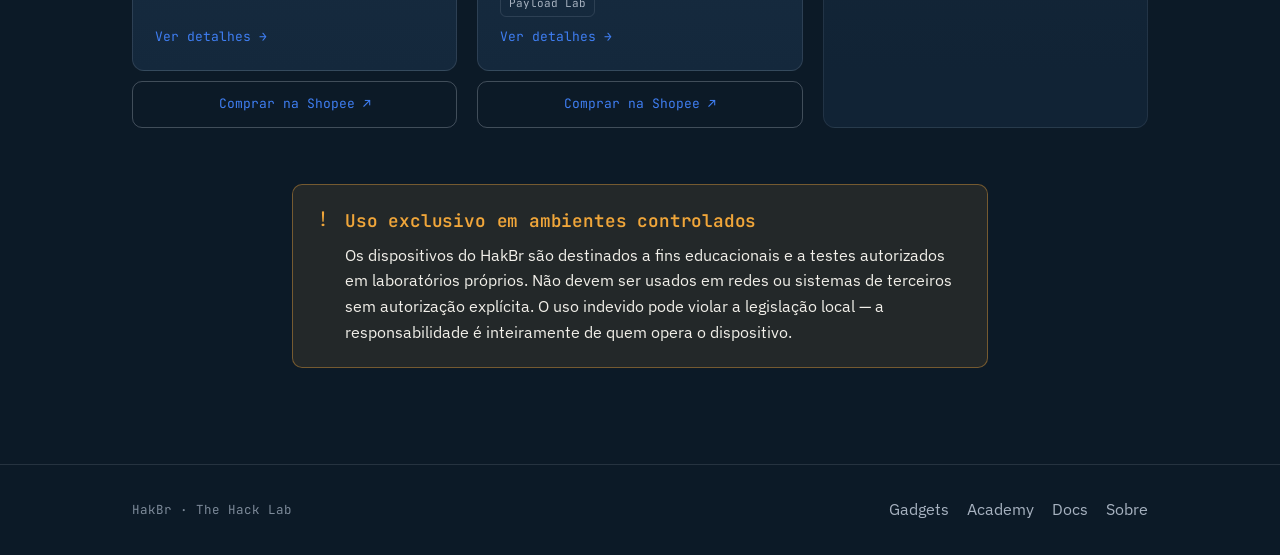
==== commit e24d9e34: "Reestrutura a home como hub HakBr com dois pilares - Hero passa a falar da HakBr (marca-mãe): hardwa" ====
--- a/index.html
+++ b/index.html
@@ -39,14 +39,33 @@
 </header>
 
 <main>
-  <section class="section" style="padding-top: 88px; padding-bottom: 72px;">
-    <div class="wrap" style="max-width:760px;">
+  <section class="section" style="padding-top: 88px; padding-bottom: 40px;">
+    <div class="wrap" style="max-width:820px;">
       <p class="eyebrow">Segurança da informação · Brasil</p>
       <h1>HakBr</h1>
-      <p class="lede">Segurança da informação, feita no Brasil. Ferramentas e documentação técnica para quem trabalha com testes, pesquisa e ensino.</p>
-      <p class="hero-relation">O HakBr projeta e fabrica ferramentas de segurança ofensiva no Brasil — sob a marca <strong>The Hack Lab</strong>, seu laboratório de hardware.</p>
+      <p class="lede">Segurança da informação, feita no Brasil. A HakBr reúne ferramentas de hardware e formação para quem trabalha com testes, pesquisa e ensino — em português e com envio nacional.</p>
       <div class="hero-cta">
-        <a class="btn" href="#produtos">Todos os gadgets</a>
+        <a class="btn" href="#produtos">Ver os gadgets</a>
+        <a class="btn btn--ghost" href="academy/">Conhecer a Academy</a>
+      </div>
+    </div>
+  </section>
+
+  <section class="section" id="explorar" style="padding-top:24px; padding-bottom:56px;">
+    <div class="wrap-wide">
+      <div class="pillar-grid">
+        <a class="pillar" href="#produtos">
+          <p class="pillar-kicker">Hardware · The Hack Lab</p>
+          <h2>Gadgets</h2>
+          <p>Ferramentas de segurança ofensiva projetadas e fabricadas no Brasil, sob a marca The Hack Lab — Eclipse, Payload e os próximos. Liga e usa, compra pela Shopee.</p>
+          <span class="pillar-cta">Ver os gadgets →</span>
+        </a>
+        <a class="pillar" href="academy/">
+          <p class="pillar-kicker">Formação · Em breve</p>
+          <h2>Academy</h2>
+          <p>Simulados para certificações de segurança, em português. Uma assinatura, várias certificações e um dashboard que mostra seus pontos fracos por domínio.</p>
+          <span class="pillar-cta">Entrar na lista de espera →</span>
+        </a>
       </div>
     </div>
   </section>
--- a/style.css
+++ b/style.css
@@ -491,6 +491,53 @@
   text-decoration: none;
 }
 
+/* ---------- Pilares da home (Hub HakBr) ---------- */
+
+.pillar-grid {
+  display: grid;
+  grid-template-columns: repeat(auto-fit, minmax(280px, 1fr));
+  gap: 20px;
+}
+
+.pillar {
+  display: flex;
+  flex-direction: column;
+  gap: 12px;
+  padding: 32px 30px;
+  border: 1px solid var(--line);
+  border-radius: 14px;
+  background: linear-gradient(180deg, var(--bg-panel-raised), var(--bg-panel));
+  box-shadow: var(--shadow-card);
+  text-decoration: none;
+  transition: border-color 0.15s ease, transform 0.15s ease;
+}
+
+a.pillar:hover {
+  border-color: var(--accent);
+  transform: translateY(-2px);
+  text-decoration: none;
+}
+
+.pillar-kicker {
+  font-family: var(--font-mono);
+  font-size: 12px;
+  letter-spacing: 0.12em;
+  text-transform: uppercase;
+  color: var(--accent);
+  margin: 0;
+}
+
+.pillar h2 { margin: 0; font-size: 1.6rem; }
+.pillar p { margin: 0; font-size: 15px; }
+
+.pillar-cta {
+  margin-top: auto;
+  padding-top: 4px;
+  font-family: var(--font-mono);
+  font-size: 13px;
+  color: var(--accent);
+}
+
 /* ---------- Catálogo de produtos (home) ---------- */
 
 .section-head {
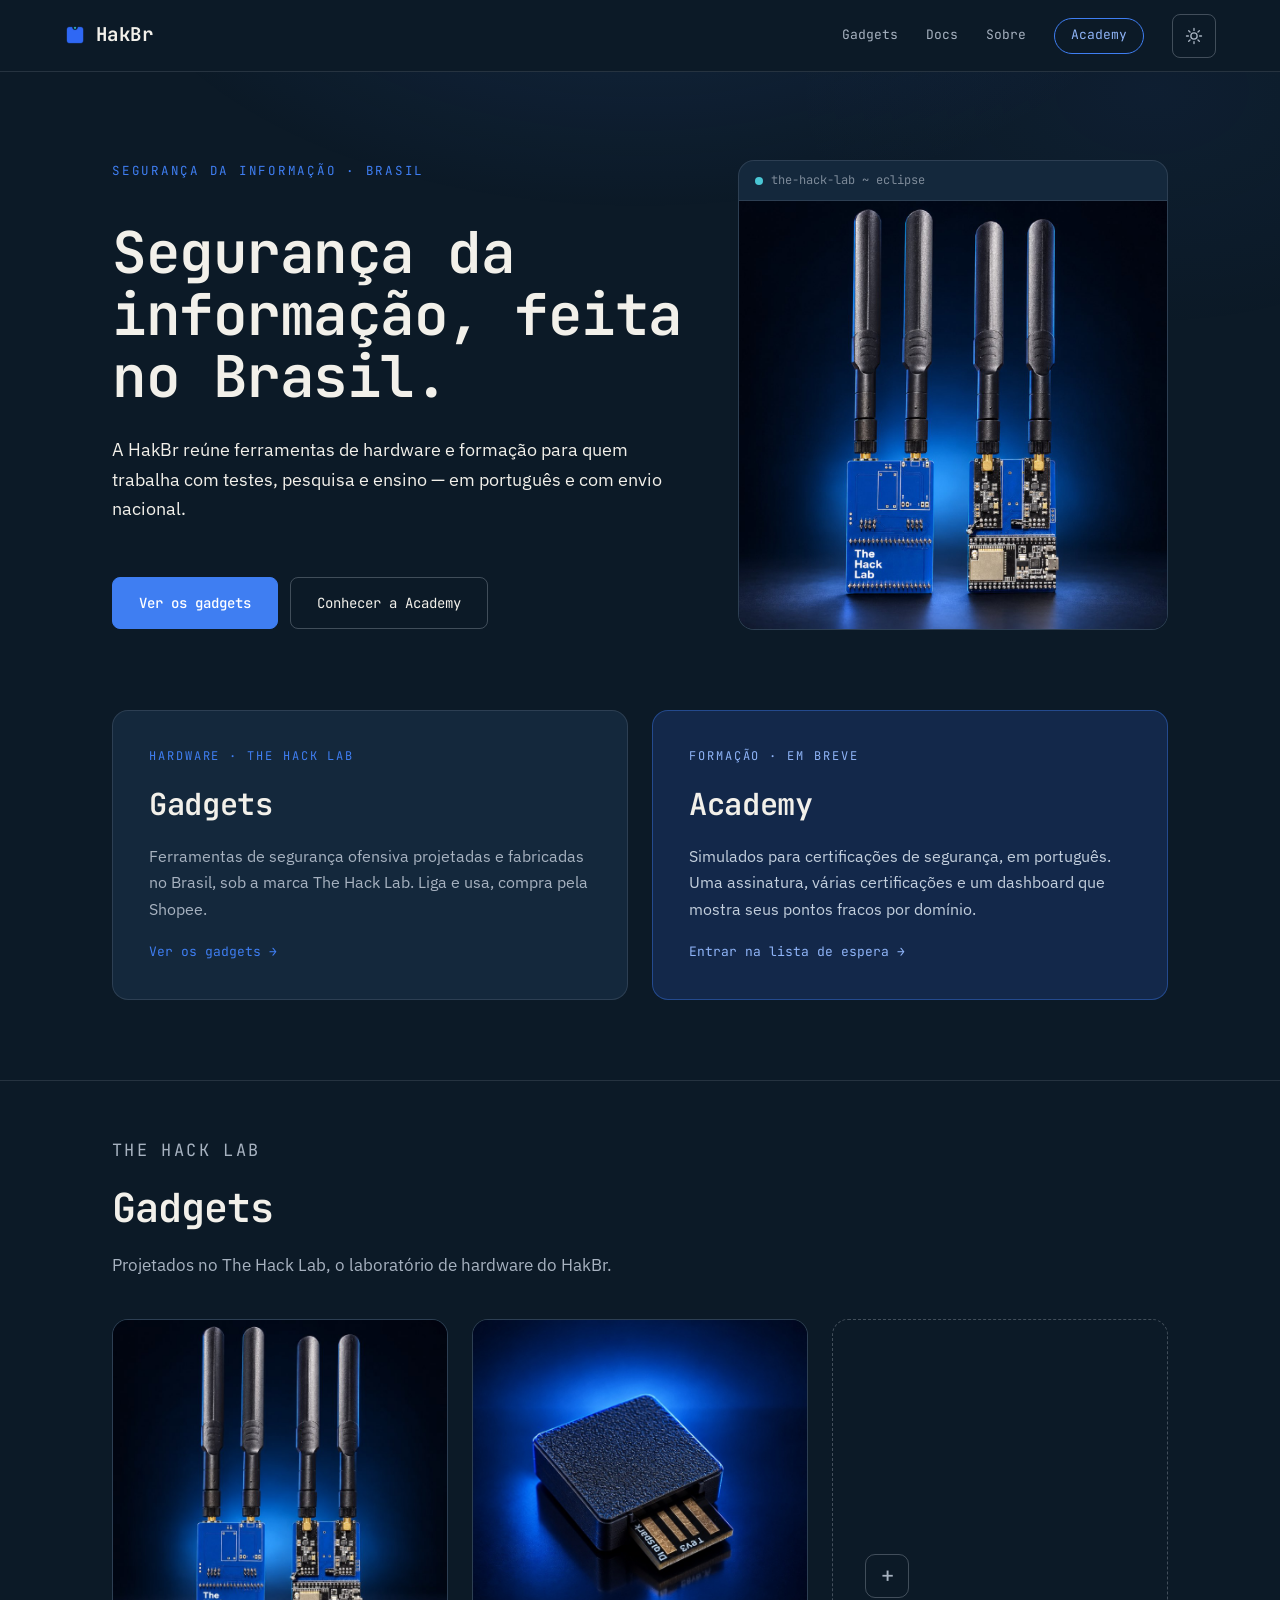
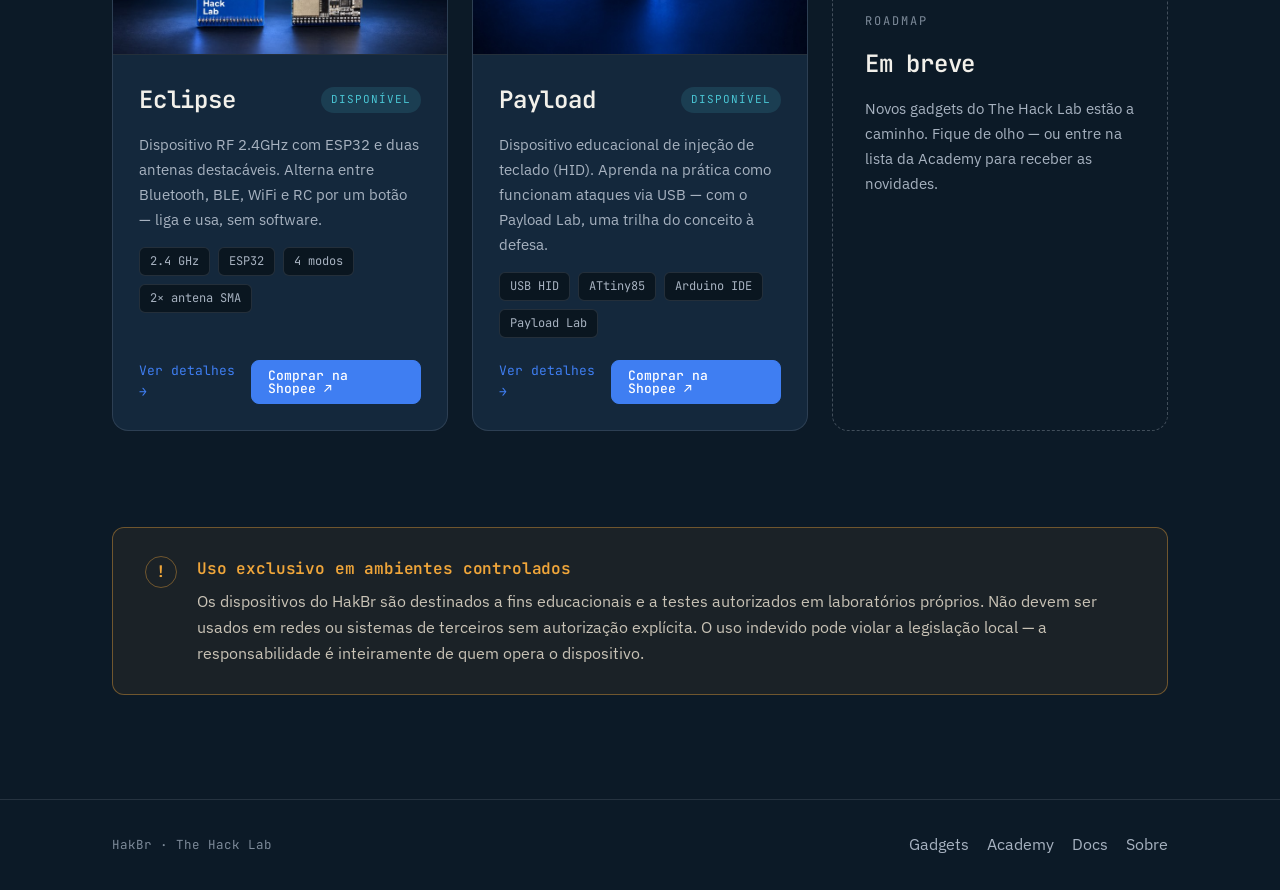
==== commit c458a27d: "Reimplementa a home a partir do mockup aprovado (Main.dc.html) - Tokens novos: --accent-panel/-borde" ====
--- a/index.html
+++ b/index.html
@@ -5,11 +5,11 @@
 <meta name="viewport" content="width=device-width, initial-scale=1.0">
 <script>try{if(localStorage.getItem('hakbr-theme')==='light')document.documentElement.setAttribute('data-theme','light');}catch(e){}</script>
 <title>HakBr</title>
-<meta name="description" content="HakBr — segurança da informação, feita no Brasil. Ferramentas e documentação técnica para quem trabalha com testes, pesquisa e ensino.">
+<meta name="description" content="HakBr — segurança da informação, feita no Brasil. Ferramentas de hardware (The Hack Lab) e formação para quem trabalha com testes, pesquisa e ensino.">
 <meta property="og:type" content="website">
 <meta property="og:site_name" content="HakBr">
 <meta property="og:title" content="HakBr — segurança da informação, do Brasil">
-<meta property="og:description" content="Ferramentas e documentação técnica para quem trabalha com testes, pesquisa e ensino.">
+<meta property="og:description" content="Ferramentas de hardware e formação para quem trabalha com testes, pesquisa e ensino.">
 <meta property="og:url" content="https://hakbr.com.br/">
 <meta property="og:image" content="https://hakbr.com.br/assets/og.jpg">
 <meta property="og:image:width" content="1200">
@@ -20,14 +20,14 @@
 <link rel="apple-touch-icon" href="apple-touch-icon.png">
 <link rel="preconnect" href="https://fonts.googleapis.com">
 <link href="https://fonts.googleapis.com/css2?family=IBM+Plex+Sans:wght@400;500;600&family=JetBrains+Mono:wght@400;500;600;700&display=swap" rel="stylesheet">
-<link rel="stylesheet" href="style.css">
+<link rel="stylesheet" href="style.css?v=20260925-2">
 </head>
 <body>
 
 <header class="topbar">
-  <a class="wordmark" href="/"><img src="assets/hakbr-logo.png" alt="" width="18" height="18" style="width:18px;height:18px">HakBr</a>
-  <nav class="topbar-links">
-    <a href="#produtos">Gadgets</a>
+  <a class="wordmark" href="/"><img src="assets/hakbr-logo.png" alt="" width="22" height="22" style="width:22px;height:22px">HakBr</a>
+  <nav class="topbar-links" aria-label="Principal">
+    <a href="#gadgets">Gadgets</a>
     <a href="thehacklab/docs/">Docs</a>
     <a href="sobre/">Sobre</a>
     <a class="nav-academy" href="academy/">Academy</a>
@@ -39,29 +39,42 @@
 </header>
 
 <main>
-  <section class="section" style="padding-top: 88px; padding-bottom: 40px;">
-    <div class="wrap" style="max-width:820px;">
-      <p class="eyebrow">Segurança da informação · Brasil</p>
-      <h1>HakBr</h1>
-      <p class="lede">Segurança da informação, feita no Brasil. A HakBr reúne ferramentas de hardware e formação para quem trabalha com testes, pesquisa e ensino — em português e com envio nacional.</p>
-      <div class="hero-cta">
-        <a class="btn" href="#produtos">Ver os gadgets</a>
-        <a class="btn btn--ghost" href="academy/">Conhecer a Academy</a>
+  <!-- ================= HERO ================= -->
+  <section class="section" style="padding-top:88px; padding-bottom:80px;">
+    <div class="wrap-wide">
+      <div class="hero-grid">
+        <div class="hero-copy">
+          <p class="eyebrow">Segurança da informação · Brasil</p>
+          <h1>Segurança da informação, feita no Brasil.</h1>
+          <p class="lede">A HakBr reúne ferramentas de hardware e formação para quem trabalha com testes, pesquisa e ensino — em português e com envio nacional.</p>
+          <div class="hero-cta">
+            <a class="btn" href="#gadgets">Ver os gadgets</a>
+            <a class="btn btn--ghost" href="academy/">Conhecer a Academy</a>
+          </div>
+        </div>
+        <figure class="hero-frame" style="margin:0;">
+          <figcaption class="frame-bar"><span class="frame-dot"></span>the-hack-lab ~ eclipse</figcaption>
+          <!-- TODO: idealmente uma foto de Eclipse + Payload lado a lado; por ora, as duas unidades do Eclipse -->
+          <div class="frame-media">
+            <img src="assets/eclipse.jpg" alt="Duas unidades do Eclipse, frente e verso — placa azul com a marca The Hack Lab e duas antenas RF" width="1200" height="900" loading="lazy">
+          </div>
+        </figure>
       </div>
     </div>
   </section>
 
-  <section class="section" id="explorar" style="padding-top:24px; padding-bottom:56px;">
+  <!-- ================= PILARES ================= -->
+  <section class="section" style="padding-top:0; padding-bottom:80px;">
     <div class="wrap-wide">
       <div class="pillar-grid">
-        <a class="pillar" href="#produtos">
-          <p class="pillar-kicker">Hardware · The Hack Lab</p>
+        <a class="pillar" href="#gadgets">
+          <span class="pillar-kicker">Hardware · The Hack Lab</span>
           <h2>Gadgets</h2>
-          <p>Ferramentas de segurança ofensiva projetadas e fabricadas no Brasil, sob a marca The Hack Lab — Eclipse, Payload e os próximos. Liga e usa, compra pela Shopee.</p>
+          <p>Ferramentas de segurança ofensiva projetadas e fabricadas no Brasil, sob a marca The Hack Lab. Liga e usa, compra pela Shopee.</p>
           <span class="pillar-cta">Ver os gadgets →</span>
         </a>
-        <a class="pillar" href="academy/">
-          <p class="pillar-kicker">Formação · Em breve</p>
+        <a class="pillar pillar--academy" href="academy/">
+          <span class="pillar-kicker">Formação · Em breve</span>
           <h2>Academy</h2>
           <p>Simulados para certificações de segurança, em português. Uma assinatura, várias certificações e um dashboard que mostra seus pontos fracos por domínio.</p>
           <span class="pillar-cta">Entrar na lista de espera →</span>
@@ -70,82 +83,75 @@
     </div>
   </section>
 
-  <hr class="rule">
-
-  <section class="section" id="produtos">
+  <!-- ================= GADGETS ================= -->
+  <section class="section" id="gadgets" style="border-top:1px solid var(--line); padding-top:56px; padding-bottom:96px;">
     <div class="wrap-wide">
-      <div class="section-head">
-        <img class="line-logo" src="assets/thehacklab-logo.jpg" alt="The Hack Lab" width="600" height="600">
-        <div>
-          <h2 style="margin:0 0 4px;">Gadgets</h2>
-          <p class="section-byline">Projetados no The Hack Lab, o laboratório de hardware do HakBr.</p>
-        </div>
+      <div class="sec-head">
+        <p class="eyebrow">The Hack Lab</p>
+        <h2>Gadgets</h2>
+        <p>Projetados no The Hack Lab, o laboratório de hardware do HakBr.</p>
       </div>
 
       <div class="product-grid">
-        <div class="product-cell">
-          <a class="product-card" href="thehacklab/docs/eclipse/">
-            <div class="product-card-media">
-              <img src="assets/eclipse-card.jpg" alt="Eclipse — placa azul com duas antenas RF" width="760" height="760" loading="lazy">
+        <article class="product-card">
+          <div class="product-media">
+            <img src="assets/eclipse-card.jpg" alt="Eclipse — placa azul com duas antenas RF" width="760" height="760" loading="lazy">
+          </div>
+          <div class="product-body">
+            <div class="product-head">
+              <h3>Eclipse</h3>
+              <span class="badge">Disponível</span>
             </div>
-            <div class="product-card-body">
-              <div class="product-card-top">
-                <h3>Eclipse</h3>
-                <span class="badge">Disponível</span>
-              </div>
-              <p>Dispositivo RF 2.4GHz com ESP32 e duas antenas destacáveis. Alterna entre Bluetooth, BLE, WiFi e RC por um botão — liga e usa, sem software.</p>
-              <ul class="spec-chips">
-                <li>2.4 GHz</li>
-                <li>ESP32</li>
-                <li>4 modos</li>
-                <li>2× antena SMA</li>
-              </ul>
-              <span class="product-card-cta">Ver detalhes →</span>
-            </div>
-          </a>
-          <a class="buy-link" href="https://shopee.com.br/product/374200618/58253549850/" target="_blank" rel="noopener">Comprar na Shopee ↗</a>
-        </div>
-
-        <div class="product-cell">
-          <a class="product-card" href="thehacklab/docs/payload/">
-            <div class="product-card-media">
-              <img src="assets/payload-card.jpg" alt="Payload — case preto impresso em 3D com a placa Digispark / ATtiny85 e o conector USB exposto" width="760" height="760" loading="lazy">
-            </div>
-            <div class="product-card-body">
-              <div class="product-card-top">
-                <h3>Payload</h3>
-                <span class="badge">Disponível</span>
-              </div>
-              <p>Dispositivo educacional de injeção de teclado (HID). Aprenda na prática como funcionam ataques via USB — com o Payload Lab, uma trilha de estudo do conceito à defesa.</p>
-              <ul class="spec-chips">
-                <li>USB HID</li>
-                <li>ATtiny85</li>
-                <li>Arduino IDE</li>
-                <li>Payload Lab</li>
-              </ul>
-              <span class="product-card-cta">Ver detalhes →</span>
-            </div>
-          </a>
-          <a class="buy-link" href="https://shopee.com.br/product/374200618/22493699728/" target="_blank" rel="noopener">Comprar na Shopee ↗</a>
-        </div>
-
-        <div class="product-cell">
-          <div class="product-card is-soon" aria-hidden="true">
-            <div class="product-card-media product-card-media--empty">+</div>
-            <div class="product-card-body">
-              <div class="product-card-top">
-                <h3>Em breve</h3>
-                <span class="badge badge--muted">Roadmap</span>
-              </div>
+            <p>Dispositivo RF 2.4GHz com ESP32 e duas antenas destacáveis. Alterna entre Bluetooth, BLE, WiFi e RC por um botão — liga e usa, sem software.</p>
+            <ul class="spec-chips">
+              <li>2.4 GHz</li>
+              <li>ESP32</li>
+              <li>4 modos</li>
+              <li>2× antena SMA</li>
+            </ul>
+            <div class="product-actions">
+              <a class="details-link" href="thehacklab/docs/eclipse/">Ver detalhes →</a>
+              <a class="btn btn--sm" href="https://shopee.com.br/product/374200618/58253549850/" target="_blank" rel="noopener">Comprar na Shopee ↗</a>
             </div>
           </div>
-        </div>
+        </article>
+
+        <article class="product-card">
+          <div class="product-media">
+            <img src="assets/payload-card.jpg" alt="Payload — case preto impresso em 3D com a placa Digispark / ATtiny85 e o conector USB exposto" width="760" height="760" loading="lazy">
+          </div>
+          <div class="product-body">
+            <div class="product-head">
+              <h3>Payload</h3>
+              <span class="badge">Disponível</span>
+            </div>
+            <p>Dispositivo educacional de injeção de teclado (HID). Aprenda na prática como funcionam ataques via USB — com o Payload Lab, uma trilha do conceito à defesa.</p>
+            <ul class="spec-chips">
+              <li>USB HID</li>
+              <li>ATtiny85</li>
+              <li>Arduino IDE</li>
+              <li>Payload Lab</li>
+            </ul>
+            <div class="product-actions">
+              <a class="details-link" href="thehacklab/docs/payload/">Ver detalhes →</a>
+              <a class="btn btn--sm" href="https://shopee.com.br/product/374200618/22493699728/" target="_blank" rel="noopener">Comprar na Shopee ↗</a>
+            </div>
+          </div>
+        </article>
+
+        <article class="product-card product-card--soon">
+          <span class="soon-plus" aria-hidden="true">+</span>
+          <span class="soon-kicker">Roadmap</span>
+          <h3>Em breve</h3>
+          <p>Novos gadgets do The Hack Lab estão a caminho. Fique de olho — ou entre na lista da Academy para receber as novidades.</p>
+        </article>
       </div>
     </div>
   </section>
 
-  <section class="section" style="padding-top:0;">
-    <div class="wrap">
+  <!-- ================= AVISO DE USO ================= -->
+  <section class="section" style="padding-top:0; padding-bottom:64px;">
+    <div class="wrap-wide">
       <div class="notice">
         <span class="glyph">!</span>
         <div>
@@ -161,7 +167,7 @@
   <div class="wrap-wide">
     <p>HakBr · The Hack Lab</p>
     <nav class="foot-links" aria-label="Rodapé">
-      <a href="#produtos">Gadgets</a>
+      <a href="#gadgets">Gadgets</a>
       <a href="academy/">Academy</a>
       <a href="thehacklab/docs/">Docs</a>
       <a href="sobre/">Sobre</a>
@@ -169,6 +175,6 @@
   </div>
 </footer>
 
-<script src="app.js" defer></script>
+<script src="app.js?v=20260925-2" defer></script>
 </body>
 </html>
--- a/style.css
+++ b/style.css
@@ -14,14 +14,21 @@
   --line: rgba(220, 228, 240, 0.12);
   --line-strong: rgba(220, 228, 240, 0.26);
 
-  /* Cor de destaque — única (azul HakBr) */
+  /* Cor de destaque — azul HakBr */
   --accent: #3f7ef2;
   --accent-hover: #5f96f6;
   --accent-quiet: rgba(63, 126, 242, 0.14);
   --on-accent: #ffffff;
 
-  /* Detalhe pontual do Eclipse (produto RF) — não é cor de UI */
+  /* Painel/realce azulado (cards "no lançamento", pilar Academy, lista de espera) */
+  --accent-panel: #13284a;
+  --accent-border: rgba(63, 126, 242, 0.4);
+  --accent-bright: #8fb4f8;
+  --on-accent-panel: #c3cfdd;
+
+  /* Ciano — status e dados (badge DISPONÍVEL, barras do dashboard, rótulos) */
   --eclipse-cyan: #4ac6d4;
+  --cyan-quiet: rgba(74, 198, 212, 0.14);
 
   --text-primary: #f2f0ea;
   --text-muted: #a7b2c0;
@@ -30,6 +37,8 @@
   --warn-bg: rgba(240, 166, 58, 0.1);
   --warn-border: rgba(240, 166, 58, 0.4);
   --warn-text: #f0a63a;
+  --notice-bg: #1b2227;
+  --notice-text: #c9c3b6;
 
   --glow-1: rgba(63, 126, 242, 0.14);
   --glow-2: rgba(63, 126, 242, 0.05);
@@ -42,7 +51,7 @@
 
   /* Layout */
   --content-width: 760px;
-  --wide-width: 1080px;
+  --wide-width: 1120px;
 
   color-scheme: dark;
 }
@@ -61,7 +70,13 @@
   --accent-quiet: rgba(31, 79, 208, 0.09);
   --on-accent: #ffffff;
 
+  --accent-panel: #eaf0fd;
+  --accent-border: rgba(31, 79, 208, 0.35);
+  --accent-bright: #1f4fd0;
+  --on-accent-panel: #3a4a63;
+
   --eclipse-cyan: #0f8393;
+  --cyan-quiet: rgba(15, 131, 147, 0.12);
 
   --text-primary: #14283c;
   --text-muted: #4a5766;
@@ -70,6 +85,8 @@
   --warn-bg: rgba(180, 83, 9, 0.08);
   --warn-border: rgba(180, 83, 9, 0.38);
   --warn-text: #9a4708;
+  --notice-bg: #fbf3e6;
+  --notice-text: #6b4a23;
 
   --glow-1: rgba(63, 126, 242, 0.07);
   --glow-2: rgba(63, 126, 242, 0.03);
@@ -130,7 +147,8 @@
   align-items: center;
   justify-content: space-between;
   gap: 16px;
-  padding: 18px 32px;
+  min-height: 72px;
+  padding: 12px clamp(20px, 5vw, 80px);
   border-bottom: 1px solid var(--line);
   background: var(--bg-void);
 }
@@ -139,17 +157,17 @@
 .wordmark {
   display: inline-flex;
   align-items: center;
-  gap: 8px;
+  gap: 10px;
   font-family: var(--font-mono);
   font-weight: 700;
-  font-size: 16px;
+  font-size: 19px;
   letter-spacing: 0.02em;
   color: var(--text-primary);
 }
 
 .wordmark img {
-  width: 18px;
-  height: 18px;
+  width: 22px;
+  height: 22px;
   flex-shrink: 0;
 }
 
@@ -160,7 +178,7 @@
   font-size: 13px;
   display: flex;
   align-items: center;
-  gap: 22px;
+  gap: 28px;
 }
 
 .topbar-links a {
@@ -170,12 +188,15 @@
 
 .topbar-links a:hover { color: var(--accent); text-decoration: none; }
 
-/* Link "Academy" em destaque (pill accent) */
+/* Link "Academy" em destaque (pill). Contorno por padrão; preenchido na página atual */
 .topbar-links a.nav-academy {
-  color: var(--accent);
+  display: inline-flex;
+  align-items: center;
+  height: 36px;
+  color: var(--accent-bright);
   border: 1px solid var(--accent);
-  border-radius: 100px;
-  padding: 6px 14px;
+  border-radius: 999px;
+  padding: 0 16px;
   transition: background 0.15s ease, color 0.15s ease;
 }
 
@@ -184,13 +205,19 @@
   color: var(--on-accent);
 }
 
+.topbar-links a.nav-academy[aria-current="page"] {
+  background: var(--accent);
+  border-color: var(--accent);
+  color: var(--on-accent);
+}
+
 /* Botão de alternância de tema */
 .theme-toggle {
   display: inline-flex;
   align-items: center;
   justify-content: center;
-  width: 36px;
-  height: 36px;
+  width: 44px;
+  height: 44px;
   padding: 0;
   border: 1px solid var(--line-strong);
   border-radius: 8px;
@@ -427,11 +454,15 @@
 }
 
 .btn {
-  display: inline-block;
+  display: inline-flex;
+  align-items: center;
+  justify-content: center;
+  height: 52px;
   font-family: var(--font-mono);
   font-size: 14px;
+  font-weight: 500;
   line-height: 1;
-  padding: 13px 20px;
+  padding: 0 26px;
   border-radius: 8px;
   background: var(--accent);
   color: var(--on-accent);
@@ -446,9 +477,17 @@
   background: transparent;
   color: var(--text-primary);
   border-color: var(--line-strong);
+  font-weight: 400;
 }
 
 .btn--ghost:hover { background: var(--accent-quiet); border-color: var(--accent); color: var(--text-primary); }
+
+/* Botão menor (ações dentro de card) */
+.btn--sm {
+  height: 44px;
+  padding: 0 16px;
+  font-size: 13px;
+}
 
 /* ---------- Linha de relação de marca (hero da home) ---------- */
 
@@ -491,24 +530,108 @@
   text-decoration: none;
 }
 
+/* ---------- Hero da home (janela / terminal) ---------- */
+
+.hero-grid {
+  display: grid;
+  grid-template-columns: 7fr 5fr;
+  gap: 48px 24px;
+  align-items: center;
+}
+
+.hero-copy { display: flex; flex-direction: column; gap: 28px; }
+
+.hero-copy h1 {
+  margin: 0;
+  font-size: clamp(2.3rem, 5vw, 3.6rem);
+  line-height: 1.08;
+  letter-spacing: -1.5px;
+}
+
+.hero-copy .lede { margin: 0; max-width: 580px; font-size: 1.15rem; }
+
+.hero-frame {
+  border-radius: 16px;
+  border: 1px solid var(--line);
+  background: var(--bg-panel);
+  overflow: hidden;
+  display: flex;
+  flex-direction: column;
+  min-height: 380px;
+  box-shadow: var(--shadow-card);
+}
+
+.frame-bar {
+  height: 40px;
+  flex-shrink: 0;
+  padding: 0 16px;
+  display: flex;
+  align-items: center;
+  gap: 8px;
+  border-bottom: 1px solid var(--line);
+  font-family: var(--font-mono);
+  font-size: 12px;
+  color: var(--text-faint);
+}
+
+.frame-dot {
+  width: 8px;
+  height: 8px;
+  border-radius: 4px;
+  background: var(--eclipse-cyan);
+  flex-shrink: 0;
+}
+
+.frame-media {
+  flex-grow: 1;
+  background: var(--bg-inset);
+  min-height: 320px;
+}
+
+.frame-media img {
+  width: 100%;
+  height: 100%;
+  object-fit: cover;
+  object-position: center 58%;
+  display: block;
+}
+
+/* ---------- Cabeçalho de seção (eyebrow + título + byline) ---------- */
+
+.sec-head {
+  display: flex;
+  flex-direction: column;
+  gap: 12px;
+  margin-bottom: 40px;
+}
+
+.sec-head h2 {
+  margin: 0;
+  font-size: clamp(1.8rem, 3.5vw, 2.5rem);
+  letter-spacing: -1px;
+}
+
+.sec-head p { margin: 0; font-size: 1.06rem; color: var(--text-muted); }
+
 /* ---------- Pilares da home (Hub HakBr) ---------- */
 
 .pillar-grid {
   display: grid;
-  grid-template-columns: repeat(auto-fit, minmax(280px, 1fr));
-  gap: 20px;
+  grid-template-columns: repeat(2, minmax(0, 1fr));
+  gap: 24px;
 }
 
 .pillar {
   display: flex;
   flex-direction: column;
-  gap: 12px;
-  padding: 32px 30px;
+  gap: 14px;
+  padding: 36px;
   border: 1px solid var(--line);
-  border-radius: 14px;
-  background: linear-gradient(180deg, var(--bg-panel-raised), var(--bg-panel));
+  border-radius: 16px;
+  background: var(--bg-panel);
   box-shadow: var(--shadow-card);
   text-decoration: none;
+  color: var(--text-primary);
   transition: border-color 0.15s ease, transform 0.15s ease;
 }
 
@@ -518,138 +641,84 @@
   text-decoration: none;
 }
 
+.pillar--academy {
+  background: var(--accent-panel);
+  border-color: var(--accent-border);
+}
+
 .pillar-kicker {
   font-family: var(--font-mono);
   font-size: 12px;
-  letter-spacing: 0.12em;
+  letter-spacing: 0.16em;
   text-transform: uppercase;
   color: var(--accent);
   margin: 0;
 }
 
-.pillar h2 { margin: 0; font-size: 1.6rem; }
-.pillar p { margin: 0; font-size: 15px; }
+.pillar--academy .pillar-kicker { color: var(--accent-bright); }
+
+.pillar h2 { margin: 0; font-family: var(--font-mono); font-size: 1.9rem; }
+.pillar p { margin: 0; font-size: 1rem; line-height: 1.65; }
+.pillar--academy p { color: var(--on-accent-panel); }
 
 .pillar-cta {
-  margin-top: auto;
-  padding-top: 4px;
+  margin-top: 6px;
   font-family: var(--font-mono);
   font-size: 13px;
   color: var(--accent);
 }
 
+.pillar--academy .pillar-cta { color: var(--accent-bright); }
+
 /* ---------- Catálogo de produtos (home) ---------- */
-
-.section-head {
-  display: flex;
-  align-items: center;
-  gap: 18px;
-  margin-bottom: 30px;
-}
-
-.line-logo {
-  width: 54px;
-  height: 54px;
-  border-radius: 10px;
-  border: 1px solid var(--line);
-  flex-shrink: 0;
-}
 
 .product-grid {
   display: grid;
-  grid-template-columns: repeat(auto-fill, minmax(280px, 1fr));
-  gap: 20px;
-}
-
-.product-cell {
+  grid-template-columns: repeat(3, minmax(0, 1fr));
+  gap: 24px;
+}
+
+.product-card {
   display: flex;
   flex-direction: column;
-  gap: 10px;
-}
-
-.product-cell .product-card { flex: 1; }
-
-.buy-link {
-  display: block;
-  font-family: var(--font-mono);
-  font-size: 13px;
-  text-align: center;
-  color: var(--accent);
-  border: 1px solid var(--line-strong);
-  border-radius: 10px;
-  padding: 12px 14px;
-  text-decoration: none;
-  transition: border-color 0.15s ease, background 0.15s ease;
-}
-
-.buy-link:hover {
-  border-color: var(--accent);
-  background: var(--accent-quiet);
-  color: var(--accent);
-  text-decoration: none;
-}
-
-.product-card {
-  display: flex;
-  flex-direction: column;
-  background: linear-gradient(180deg, var(--bg-panel-raised), var(--bg-panel));
+  background: var(--bg-panel);
   border: 1px solid var(--line);
-  border-radius: 12px;
+  border-radius: 16px;
   overflow: hidden;
-  text-decoration: none;
   box-shadow: var(--shadow-card);
-  transition: border-color 0.15s ease, transform 0.15s ease;
-}
-
-a.product-card:hover {
-  border-color: var(--accent);
-  transform: translateY(-2px);
-  text-decoration: none;
-}
-
-.product-card-media {
-  aspect-ratio: 1 / 1;
+}
+
+.product-media {
+  aspect-ratio: 16 / 10;
   background: var(--bg-inset);
   border-bottom: 1px solid var(--line);
 }
 
-.product-card-media img {
+.product-media img {
   width: 100%;
   height: 100%;
   object-fit: cover;
   display: block;
 }
 
-.product-card-media--empty {
-  display: flex;
-  align-items: center;
-  justify-content: center;
-  color: var(--text-faint);
-  font-family: var(--font-mono);
-  font-size: 30px;
-}
-
-.product-card-body {
+.product-body {
   flex: 1;
-  padding: 20px 22px 22px;
+  padding: 26px;
   display: flex;
   flex-direction: column;
-  gap: 10px;
-}
-
-.product-card-top {
+  gap: 14px;
+}
+
+.product-head {
   display: flex;
   align-items: center;
   justify-content: space-between;
   gap: 12px;
 }
 
-.product-card-top h3 { margin: 0; }
-
-.product-card-body p {
-  margin: 0;
-  font-size: 14.5px;
-}
+.product-head h3 { margin: 0; font-family: var(--font-mono); font-size: 1.5rem; }
+
+.product-body p { margin: 0; font-size: 0.94rem; line-height: 1.65; }
 
 .spec-chips {
   list-style: none;
@@ -657,40 +726,86 @@
   margin: 0;
   display: flex;
   flex-wrap: wrap;
-  gap: 6px;
+  gap: 8px;
 }
 
 .spec-chips li {
   font-family: var(--font-mono);
-  font-size: 11px;
+  font-size: 12px;
   color: var(--text-muted);
+  background: var(--bg-inset);
   border: 1px solid var(--line);
   border-radius: 6px;
-  padding: 3px 8px;
-}
-
-.product-card-cta {
+  padding: 4px 10px;
+}
+
+.product-actions {
   margin-top: auto;
+  padding-top: 8px;
+  display: flex;
+  align-items: center;
+  justify-content: space-between;
+  gap: 12px;
+}
+
+.product-actions .details-link {
   font-family: var(--font-mono);
   font-size: 13px;
   color: var(--accent);
 }
 
+/* Badge de status (DISPONÍVEL) — ciano */
 .badge {
   font-family: var(--font-mono);
   font-size: 11px;
-  letter-spacing: 0.08em;
+  letter-spacing: 0.09em;
   text-transform: uppercase;
-  color: var(--accent);
-  border: 1px solid var(--accent);
-  border-radius: 100px;
+  color: var(--eclipse-cyan);
+  background: var(--cyan-quiet);
+  border-radius: 999px;
   padding: 4px 10px;
   white-space: nowrap;
 }
 
-.badge--muted { color: var(--text-muted); border-color: var(--line-strong); }
-
-.product-card.is-soon { opacity: 0.7; }
+.badge--muted {
+  color: var(--text-faint);
+  background: transparent;
+  border: 1px solid var(--line-strong);
+}
+
+/* Card "Em breve" (roadmap) — tracejado */
+.product-card--soon {
+  border: 1px dashed var(--line-strong);
+  background: var(--bg-void);
+  box-shadow: none;
+  justify-content: center;
+  gap: 14px;
+  padding: 32px;
+}
+
+.product-card--soon .soon-plus {
+  width: 44px;
+  height: 44px;
+  border-radius: 10px;
+  border: 1px solid var(--line-strong);
+  display: flex;
+  align-items: center;
+  justify-content: center;
+  font-family: var(--font-mono);
+  font-size: 22px;
+  color: var(--text-muted);
+}
+
+.product-card--soon .soon-kicker {
+  font-family: var(--font-mono);
+  font-size: 12px;
+  letter-spacing: 0.16em;
+  text-transform: uppercase;
+  color: var(--text-faint);
+}
+
+.product-card--soon h3 { margin: 0; font-family: var(--font-mono); font-size: 1.5rem; }
+.product-card--soon p { margin: 0; font-size: 0.94rem; line-height: 1.65; color: var(--text-muted); }
 
 /* Foto de produto no topo das páginas de produto */
 .hero-shot {
@@ -747,24 +862,32 @@
 
 .notice {
   border: 1px solid var(--warn-border);
-  background: var(--warn-bg);
-  border-radius: 10px;
-  padding: 22px 24px;
-  display: flex;
-  gap: 16px;
+  background: var(--notice-bg);
+  border-radius: 12px;
+  padding: 28px 32px;
+  display: flex;
+  gap: 20px;
   align-items: flex-start;
 }
 
 .notice .glyph {
-  font-family: var(--font-mono);
+  flex-shrink: 0;
+  width: 32px;
+  height: 32px;
+  border-radius: 16px;
+  border: 1px solid var(--warn-border);
+  display: flex;
+  align-items: center;
+  justify-content: center;
+  font-family: var(--font-mono);
+  font-weight: 700;
   color: var(--warn-text);
-  font-size: 20px;
+  font-size: 16px;
   line-height: 1;
-  margin-top: 2px;
-}
-
-.notice h3 { color: var(--warn-text); margin-bottom: 8px; }
-.notice p { color: var(--text-primary); margin-bottom: 0; }
+}
+
+.notice h3 { color: var(--warn-text); margin: 0 0 8px; font-size: 1rem; }
+.notice p { color: var(--notice-text); margin-bottom: 0; }
 
 /* ---------- Tabela de specs ---------- */
 
@@ -1050,19 +1173,31 @@
 
 /* ---------- Responsivo ---------- */
 
+/* Hero empilha antes (7/5 fica apertado em telas médias) */
+@media (max-width: 900px) {
+  .hero-grid { grid-template-columns: 1fr; gap: 40px; }
+  .hero-frame { min-height: 300px; }
+  .frame-media { min-height: 240px; }
+}
+
+@media (max-width: 768px) {
+  .pillar-grid { grid-template-columns: 1fr; }
+  .product-grid { grid-template-columns: 1fr; }
+}
+
 @media (max-width: 760px) {
-  .topbar { padding: 16px 20px; flex-wrap: wrap; gap: 12px 16px; }
+  .topbar { padding: 12px 20px; flex-wrap: wrap; gap: 12px 16px; }
   .topbar-links { gap: 16px; font-size: 12.5px; }
   .crumbbar { padding: 10px 20px; }
   .wrap, .wrap-wide { padding: 0 20px; }
   .section { padding: 40px 0; }
   table.specs th { width: 44%; }
-  .section-head { gap: 14px; margin-bottom: 24px; }
-  .line-logo { width: 44px; height: 44px; }
+  .sec-head { margin-bottom: 28px; }
+  .pillar { padding: 28px; }
   .signal-mark, .hid-mark { width: 72px; height: 72px; }
 }
 
 @media (max-width: 420px) {
   .topbar-links { gap: 12px; }
-  .topbar-links a.nav-academy { padding: 5px 11px; }
-}
+  .topbar-links a.nav-academy { padding: 0 12px; }
+}
